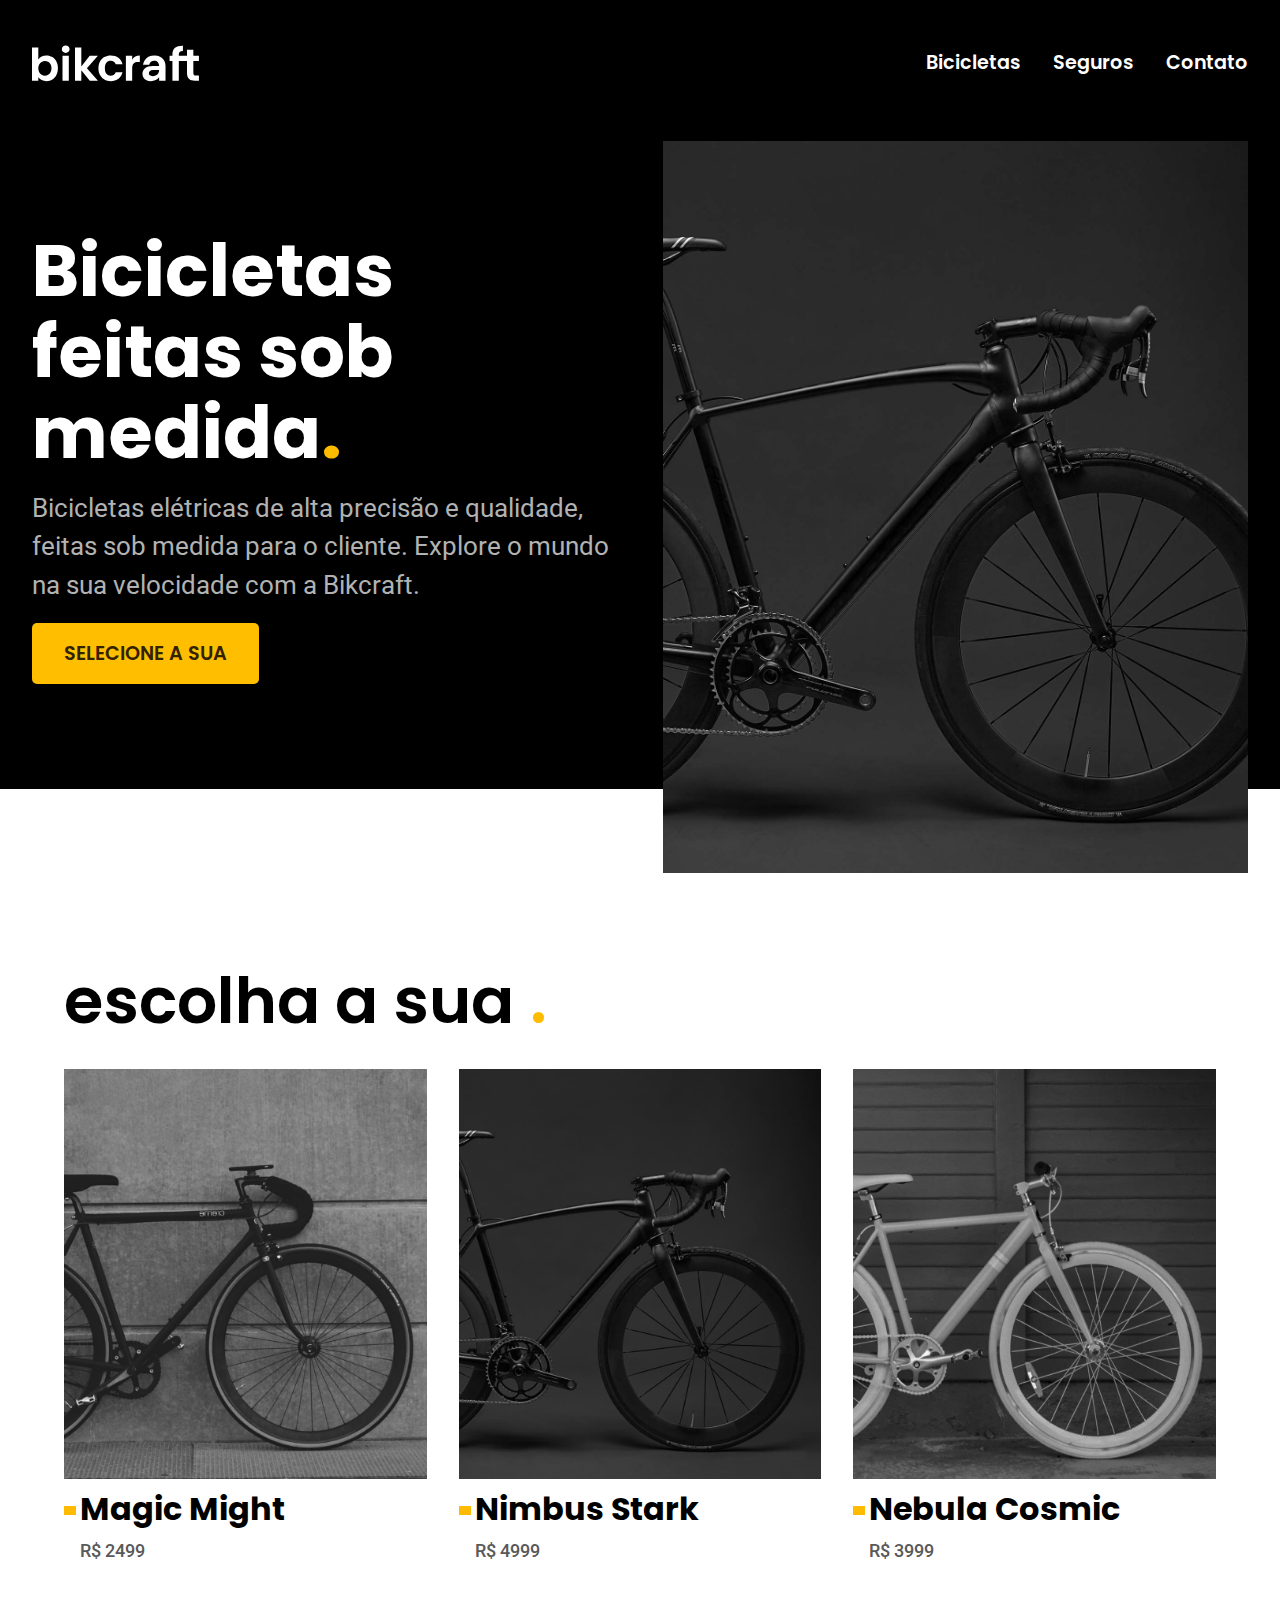
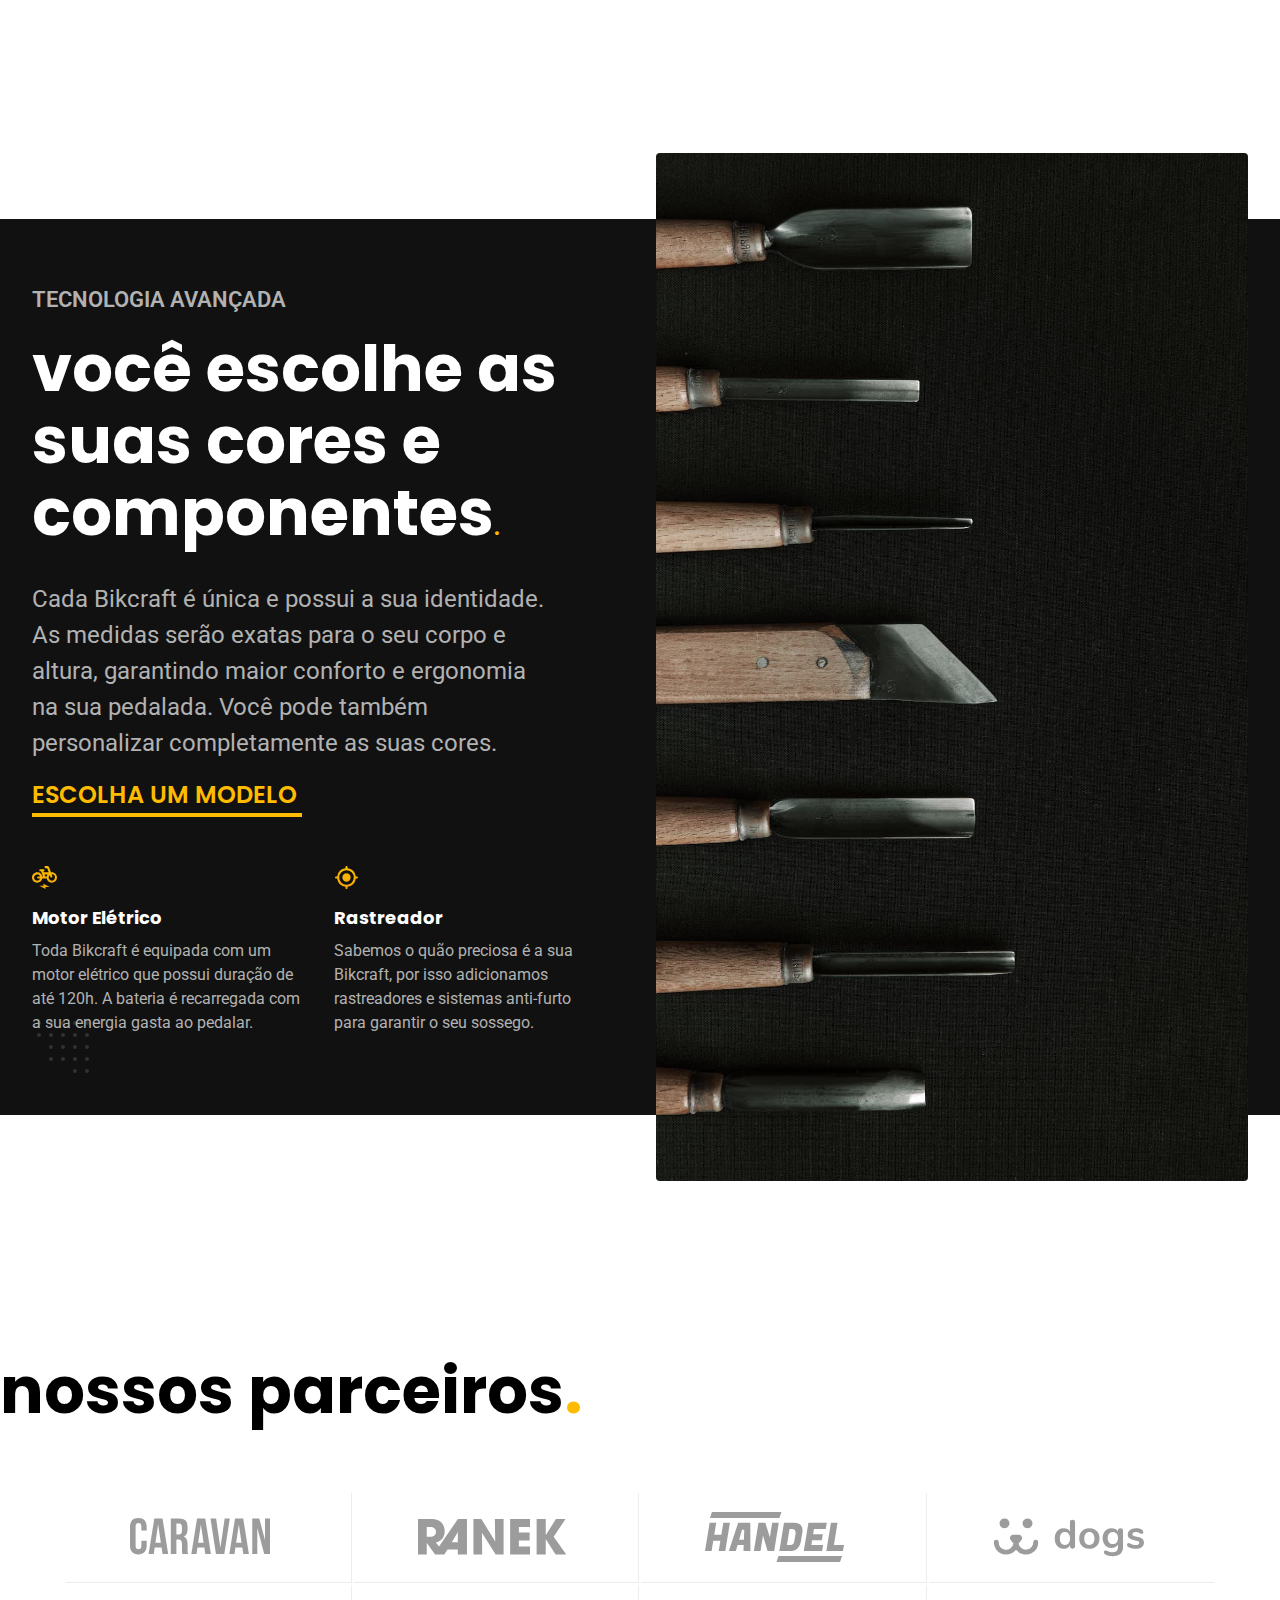
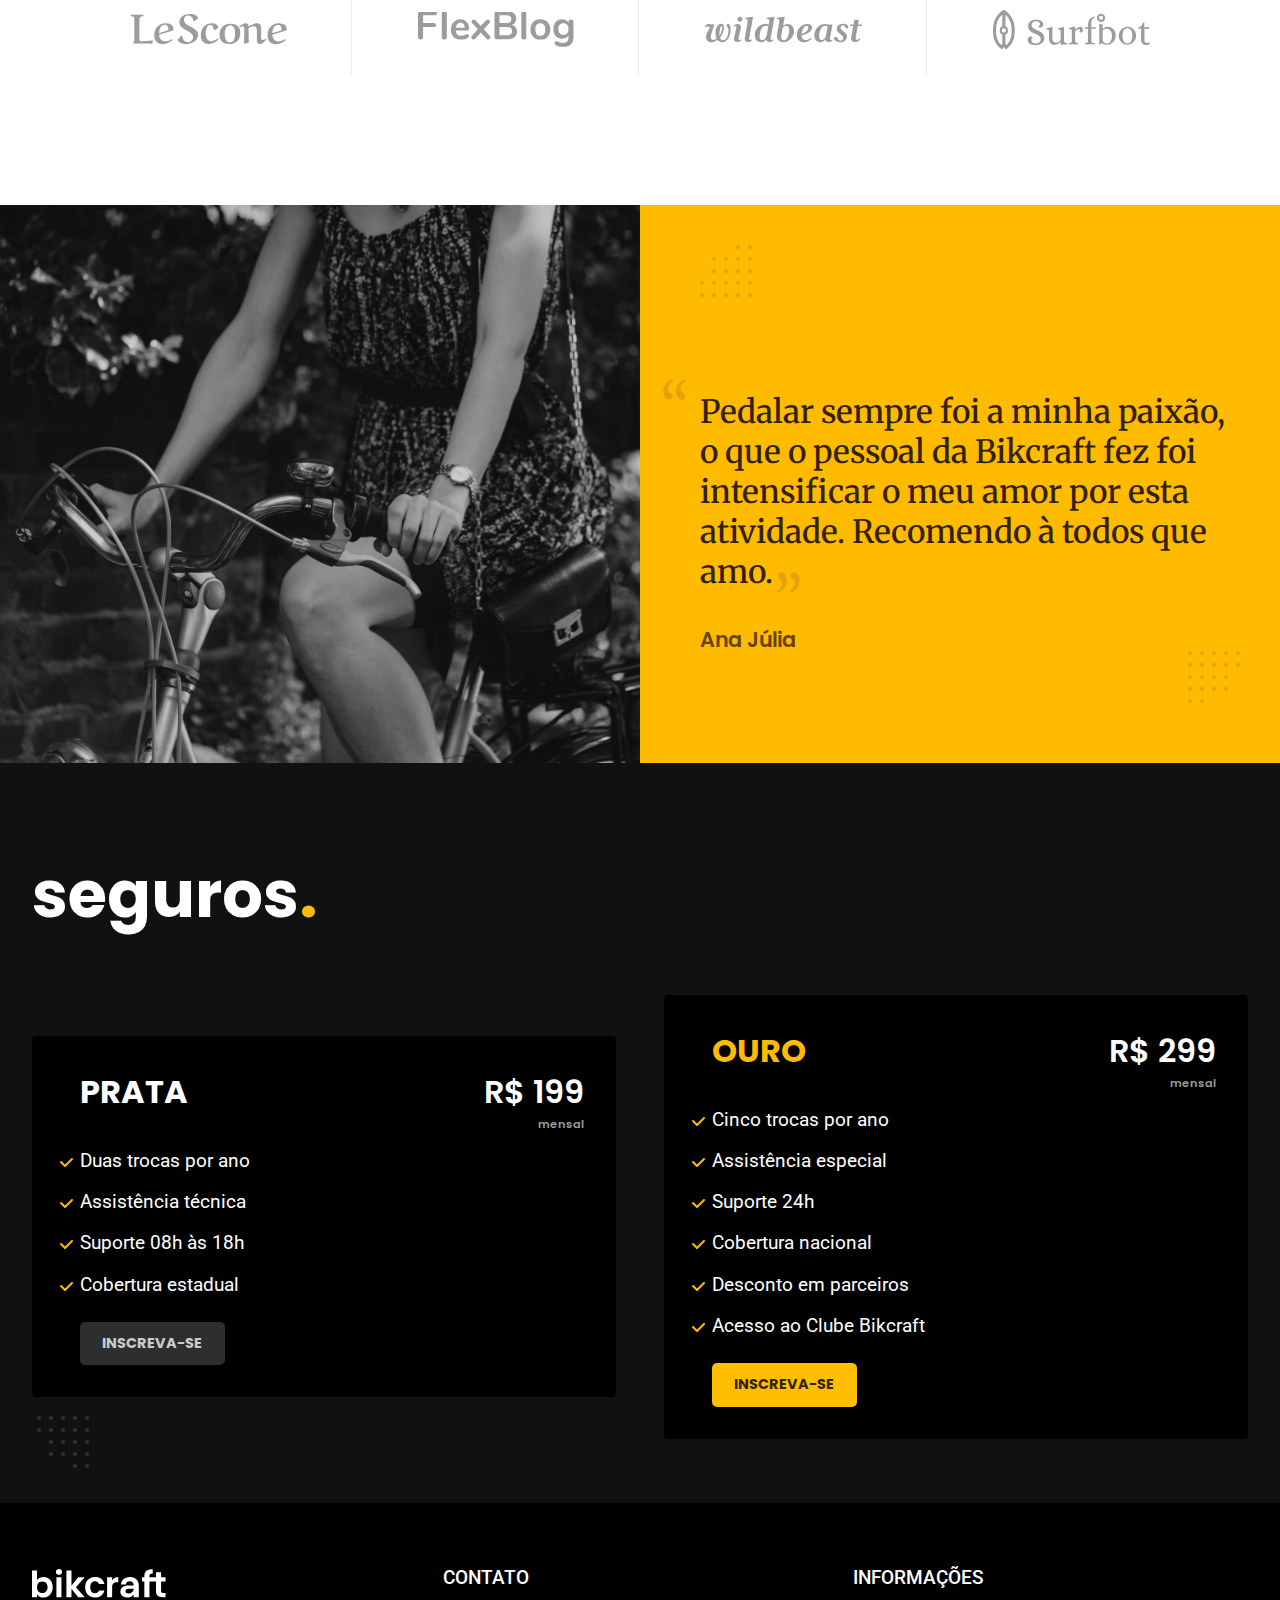
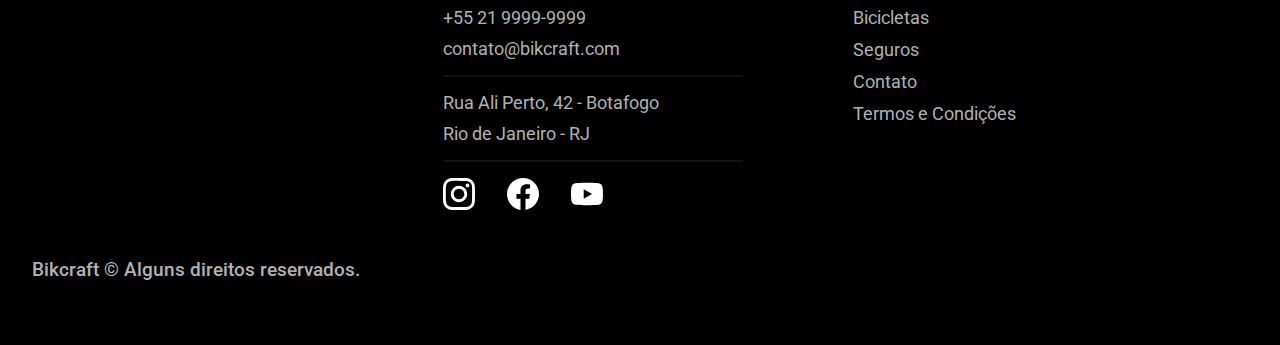
==== index.html @ 86e35f69 "página contato" ====
<!DOCTYPE html>
<html lang="pt-BR">
<head>
    <meta charset="UTF-8">
    <meta name="viewport" content="width=device-width, initial-scale=1.0">
    <meta name="description" content="Compre a sua bicicleta personalizada na Bikcraft. Possuímos modelos Passeio, Retrô e Esporte.">
    <link rel="stylesheet" href="./css/style.css">
    <link rel="shortcut icon" href="favicon.svg">
    <link rel="preconnect" href="https://fonts.googleapis.com">
    <link rel="preconnect" href="https://fonts.gstatic.com" crossorigin>
    <link href="https://fonts.googleapis.com/css2?family=Poppins:wght@400;600&family=Roboto:wght@400;500&display=swap" rel="stylesheet">
    <link href="https://fonts.googleapis.com/css2?family=Merriweather:ital,wght@1,900&display=swap" rel="stylesheet">
    <title>Bikcraft - Bicicletas elétricas</title>
</head>
<body>
    <div class="cor1">
        <header class="header flex cor1 primaria tela">
            <a href="./index.html"><img src="./img/bikcraft.svg" alt=""></a>
            
            <nav>
                <ul class="flex navegacao fontPopins">
                    <li><a class="primaria" href="../bicicletas.html">Bicicletas</a></li>
                    <li><a class="primaria" href="../seguros.html">Seguros</a></li>
                    <li><a class="primaria" href="../contatos.html">Contato</a></li>
                </ul>
            </nav>
        </header>
    </div>
    <main class="cor1 home">
        <section class="introducao cor1 tela">
            <div class="conteudo">
                <h1 class="primaria fontPopins">Bicicletas feitas 
                sob medida<span class="detalhe">.</span></h1>
                <p class="fontRoboto">Bicicletas elétricas de alta precisão e qualidade,  feitas sob medida para o cliente. Explore o mundo na sua velocidade com a Bikcraft.</p>
                <a class="fontPopins" href="#">SELECIONE A SUA</a>
            </div>
            <div class="introducao-img">
                <img src="../img/fotos/introducao.jpg" alt="bicicleta nimbus" width="640" height="800">
            </div>
        </section>
    </main>
    <article class="bicicletas">
        <h2 class="fontPopins tela">escolha a sua<span class="detalhe">.</span></h2>
        <div class="bicicletas-itens">
            <ul class="flex itens">
                    <li><a href="../bicicletas/magic.html">
                        <img src="../img/bicicletas/magic-home.jpg" alt="bicicleta magic">
                        <h3 class="fontPopins">Magic Might</h3>
                        <span class="fontRoboto">R$ 2499</span>
                    </a>
                    
                </li>
                <li>
                    <a href="../bicicletas/nimbus.html">
                        <img src="../img/bicicletas/nimbus-home.jpg" alt="bicicleta nimbus">
                        <h3 class="fontPopins">Nimbus Stark</h3>
                        <span class="fontRoboto">R$ 4999</span>
                    </a>
                    
                </li>
                <li><a href="../bicicletas/nebula.html">
                        <img src="../img/bicicletas/nebula-home.jpg" alt="bicicleta nebula">
                        <h3 class="fontPopins">Nebula Cosmic</h3>
                        <span class="fontRoboto">R$ 3999</span>
                    </a>
                    
                </li>
            </ul>
        </div>
    </article>
    <section class="cor2 principal">
        <section class="tela tecnologias">
            <div>
                <span class="fontRoboto cor3">tecnologia avançada</span>
                <h4 class="fontPopins primaria">você escolhe as suas cores e componentes<span class="detalhe">.</span></h4>
                <p class="fontRoboto cor3">Cada Bikcraft é única e possui a sua identidade. As medidas serão exatas para o seu corpo e altura, garantindo maior conforto e ergonomia na sua pedalada. Você pode também personalizar completamente as suas cores.</p>
                <a class="fontPopins titulo-modelo" href="/">ESCOLHA UM MODELO</a>
                <div class="modelo flex">
                    <div>
                        <img src="../img/icones/eletrica.svg" alt=" ">
                        <h5 class="primaria fontPopins">Motor Elétrico</h5>
                        <p class="fontRoboto">Toda Bikcraft é equipada com um motor elétrico que possui duração de até 120h. A bateria é recarregada com a sua energia gasta ao pedalar.</p>
                    </div>
                    <div>
                        <img src="../img/icones/rastreador.svg" alt=" ">
                        <h5 class="primaria fontPopins">Rastreador</h5>
                        <p class="fontRoboto">Sabemos o quão preciosa é a sua Bikcraft, por isso adicionamos rastreadores e sistemas anti-furto para garantir o seu sossego.</p>
                    </div>
                </div>
            </div>
            <div class="img-principal">
                <img src="../img/fotos/tecnologia.jpg" alt=" " width="700" height="1120">
            </div>
            
            
        </section>
    </section>
    <article class="parceiros">
        <h6 class="tela fontPopins">nossos parceiros<span class="detalhe">.</span></h6>
        <article class="logos-parceiros">
            <table class="tbl-parceiros">
                <tr class="linha1">
                    <td><img src="../img/parceiros/caravan.svg" alt="logo caravan"></td>
                    <td><img src="../img/parceiros/ranek.svg" alt="logo ranek"></td>
                    <td><img src="../img/parceiros/handel.svg" alt="logo handel"></td>
                    <td><img src="../img/parceiros/dogs.svg" alt="logo dogs"></td>
                </tr>
                <tr class="linha2">
                    <td><img src="../img/parceiros/lescone.svg" alt="logo lescone"></td>
                    <td><img src="../img/parceiros/flexblog.svg" alt="logo flexblog"></td>
                    <td><img src="../img/parceiros/wildbeast.svg" alt="logo wildbeast"></td>
                    <td><img src="../img/parceiros/surfbot.svg" alt="logo sufbot"></td>
                </tr>
            </table>
           
        </article>
        
    </article>
    <article class="depoimento">
        <div class="imagem">
            <img src="../img/fotos/depoimento.jpg" alt="mulher em cima da bicicleta">
        </div>
        <div class="texto-depoimento flex">
            <div class="flex texto-flex">
                <p>Pedalar sempre foi a minha paixão, o que o pessoal da Bikcraft fez foi intensificar o meu amor por esta atividade. Recomendo à todos que amo.</p>
                <span class="fontPopins">Ana Júlia</span>
            </div>  
        </div>
    </article>
    <section class="seguros cor2">
        <section class="tela grid">
            <h1 class="fontPopins">seguros<span class="detalhe">.</span></h1>
                <div class="seguros-item cor1 bt-cinza">
                    <h2 class="fontPopins">prata</h2>
                    <span class="fontPopins preco">R$ 199<span class="fontPopins span2">mensal</span></span>
                    
                    <ul class="beneficios fontRoboto">
                        <li>Duas trocas por ano</li>
                        <li>Assistência técnica</li>
                        <li>Suporte 08h às 18h</li>
                        <li>Cobertura estadual</li>
                    </ul>
                    <a class="fontPopins" href="/">INSCREVA-SE</a>
                </div>
                <div class="seguros-item cor1">
                    <h2 class="fontPopins titulo-dourado">ouro</h2>
                    <span class="fontPopins preco">R$ 299
                        <span class="fontPopins span2">mensal</span>
                    </span>
                    
                    <ul class="beneficios fontRoboto">
                        <li>Cinco trocas por ano</li>
                        <li>Assistência especial</li>
                        <li>Suporte 24h</li>
                        <li>Cobertura nacional</li>
                        <li>Desconto em parceiros</li>
                        <li>Acesso ao Clube Bikcraft</li>
                    </ul>
                    <a class="fontPopins" href="/">INSCREVA-SE</a>
                </div>
        </section>
    </section>
    <footer class="cor1" id="contato">
        <div class="rodape tela">
            <div class="titulo">
                <img src="../img/bikcraft.svg" alt="">
            </div>
            <div class="contatos">
                <h3 class="fontRoboto primaria">Contato</h3>
                <ul class="cor3 fontRoboto">
                    <li>+55 21 9999-9999</li>
                    <li>contato@bikcraft.com</li>
                    <li>Rua Ali Perto, 42 - Botafogo</li>
                    <li>Rio de Janeiro - RJ</li>
                </ul>
                <div class="redes-sociais flex">
                    <a href="#"><img src="../img/redes/instagram.svg" alt=""></a>
                    <a href="#"><img src="../img/redes/facebook.svg" alt=""></a>
                    <a href="#"><img src="../img/redes/youtube.svg" alt=""></a>
                </div>

            </div>
            <div class="informacoes">
                <h3 class="fontRoboto primaria">Informações</h3>
                <ul>
                    <li><a href="../bicicletas.html">Bicicletas</a></li>
                    <li><a href="../seguros.html">Seguros</a></li>
                    <li><a href="../contatos.html">Contato</a></li>
                    <li><a href="../termos.html">Termos e Condições</a></li>
                </ul>
                
            </div>
            <p class="fontRoboto">Bikcraft © Alguns direitos reservados.</p>
        </div>
    </footer>
</body>
</html>
---- css/style.css ----
@import "./global/global.css";
@import "./global/header.css";

@import "./utilitario.css";
@import "./home.css";
@import "./global/footer.css";
@import "./bicicletas.css";
@import "./seguros.css";
@import "./termos.css";
@import "./orcamento.css";
@import "./bicicleta-interna.css";
@import "./contato.css";
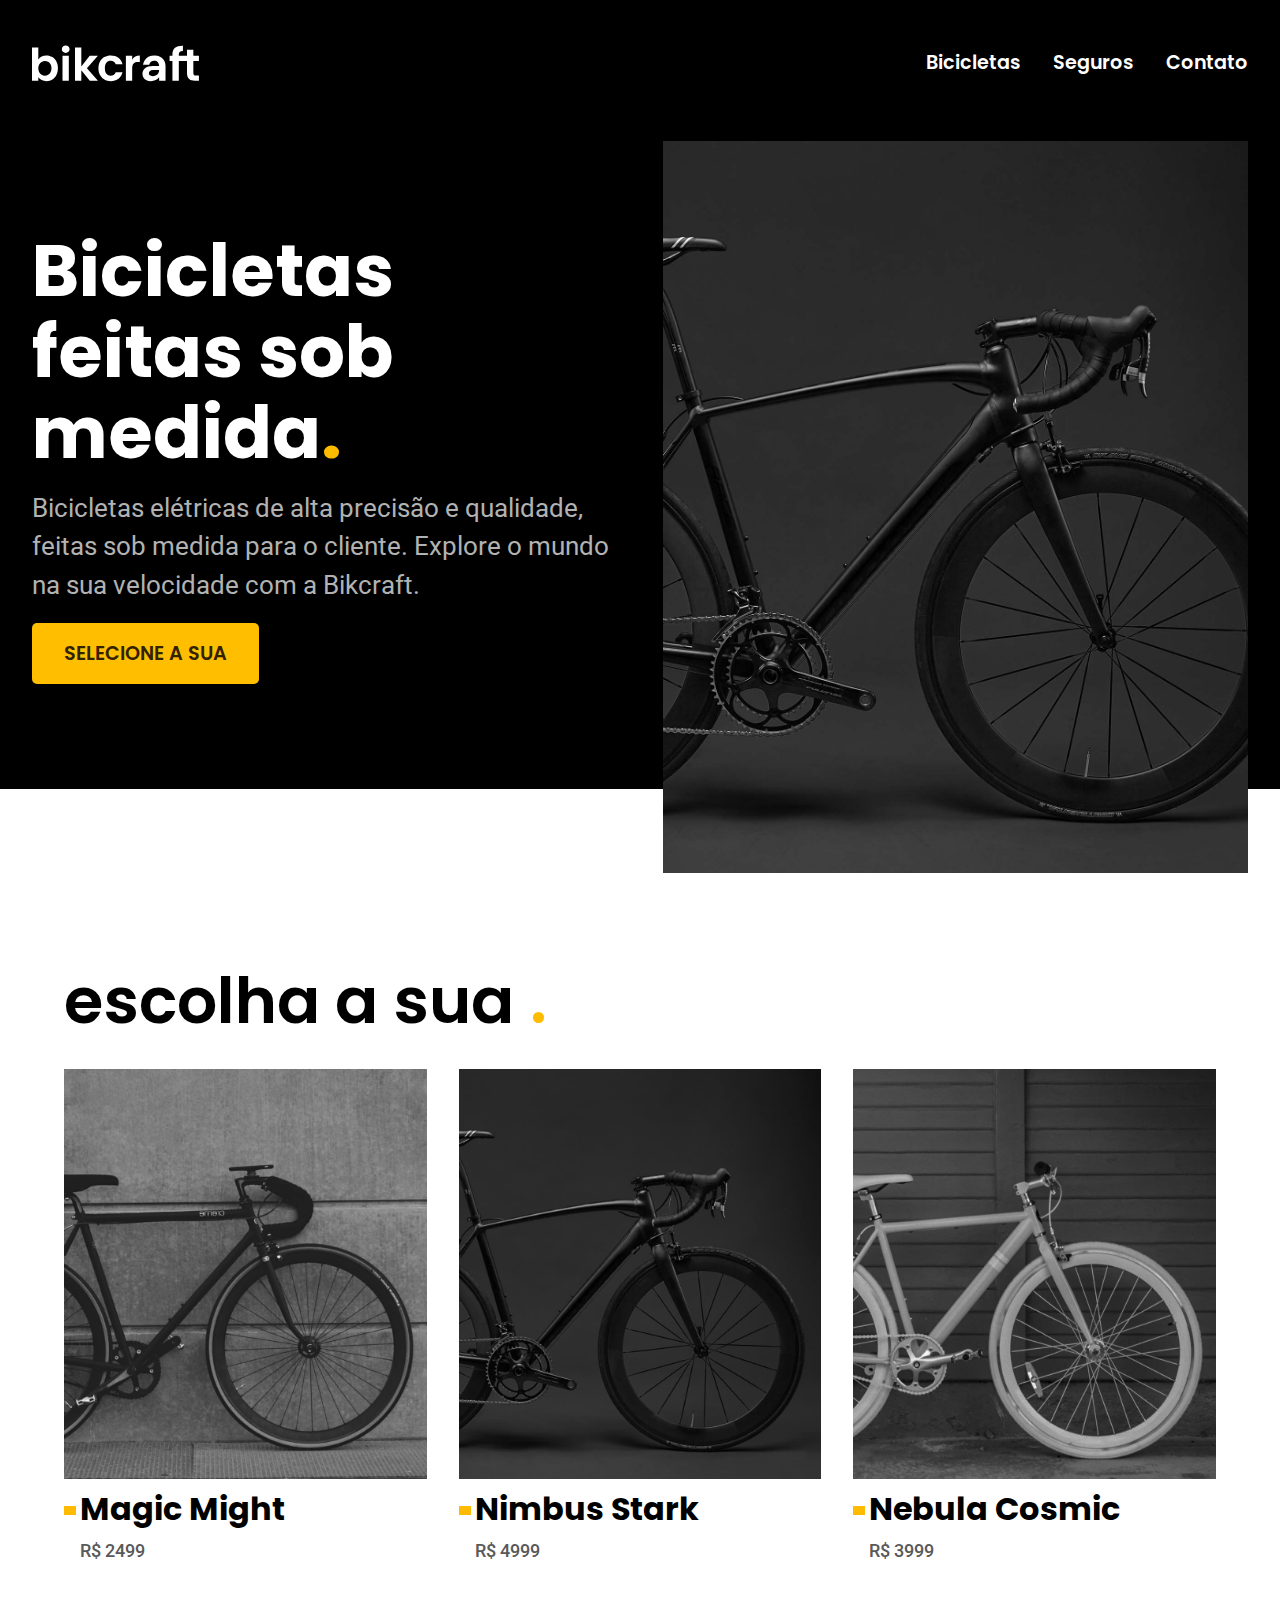
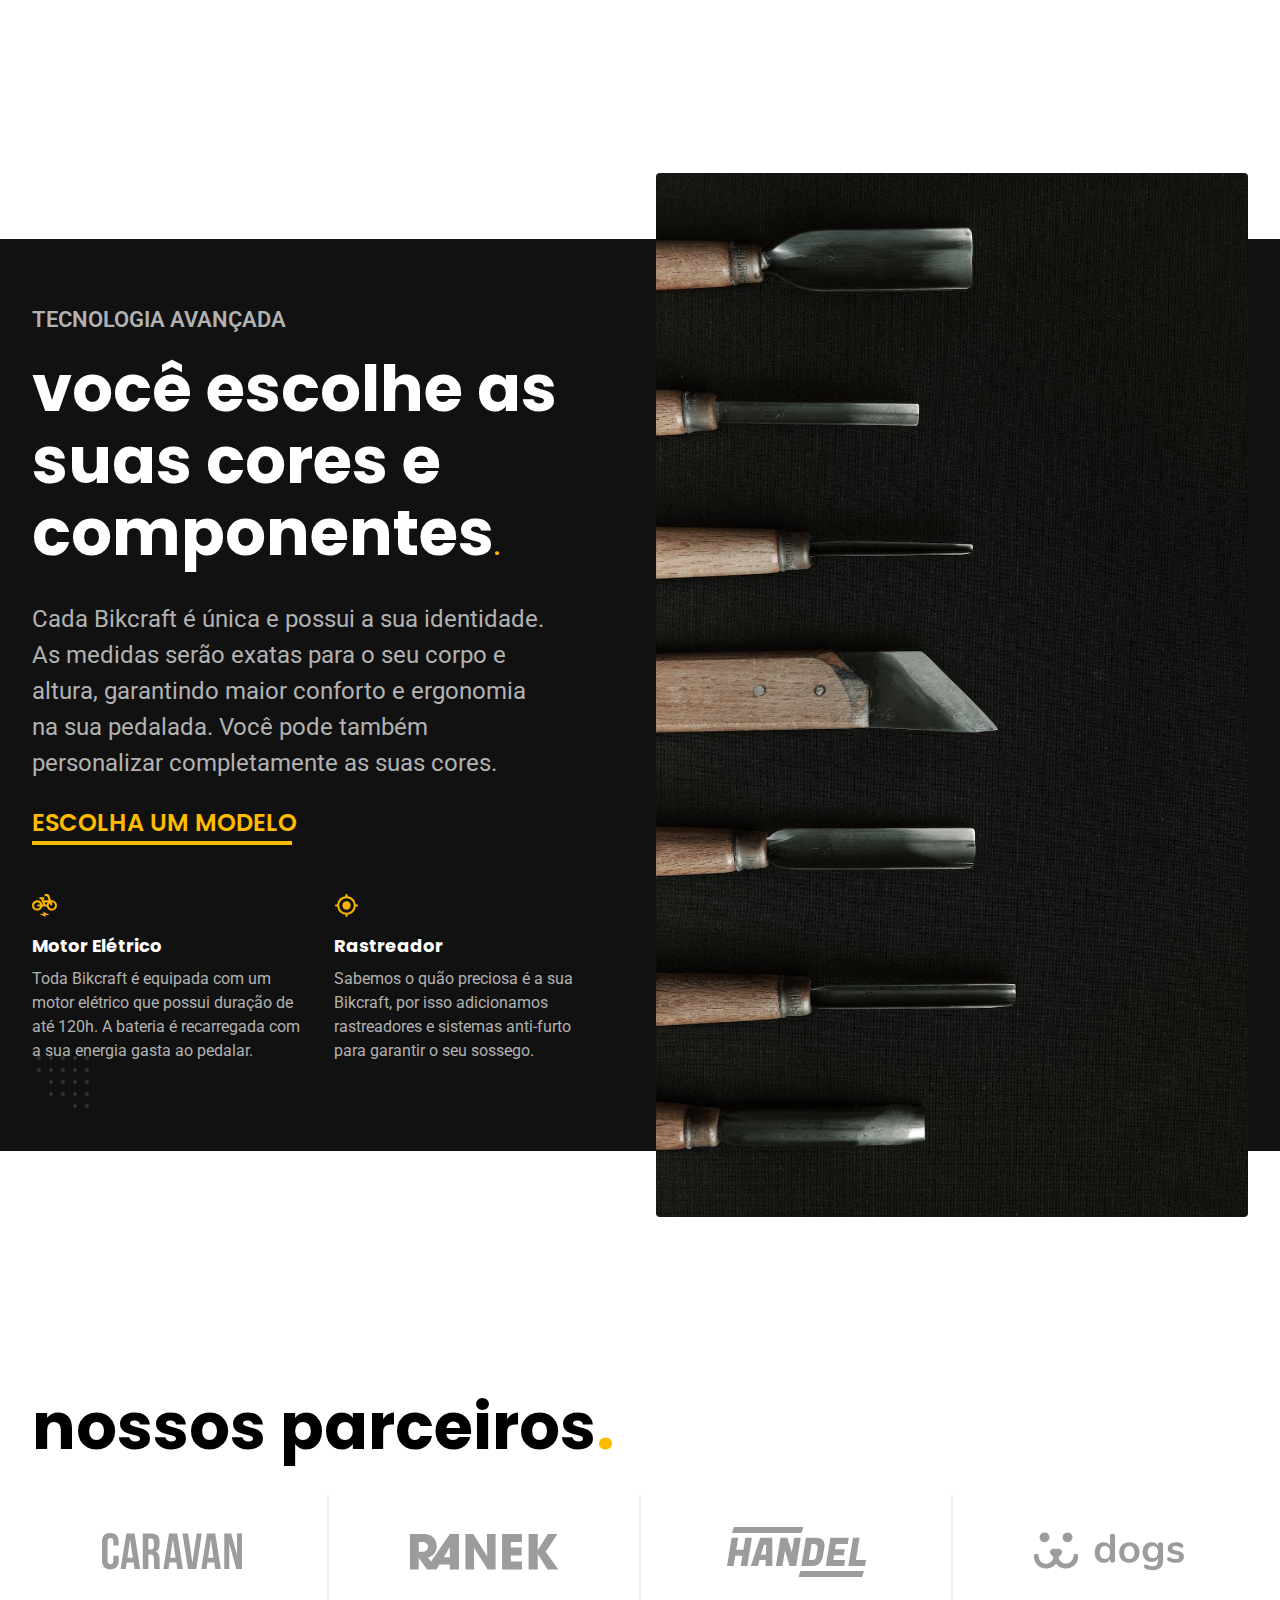
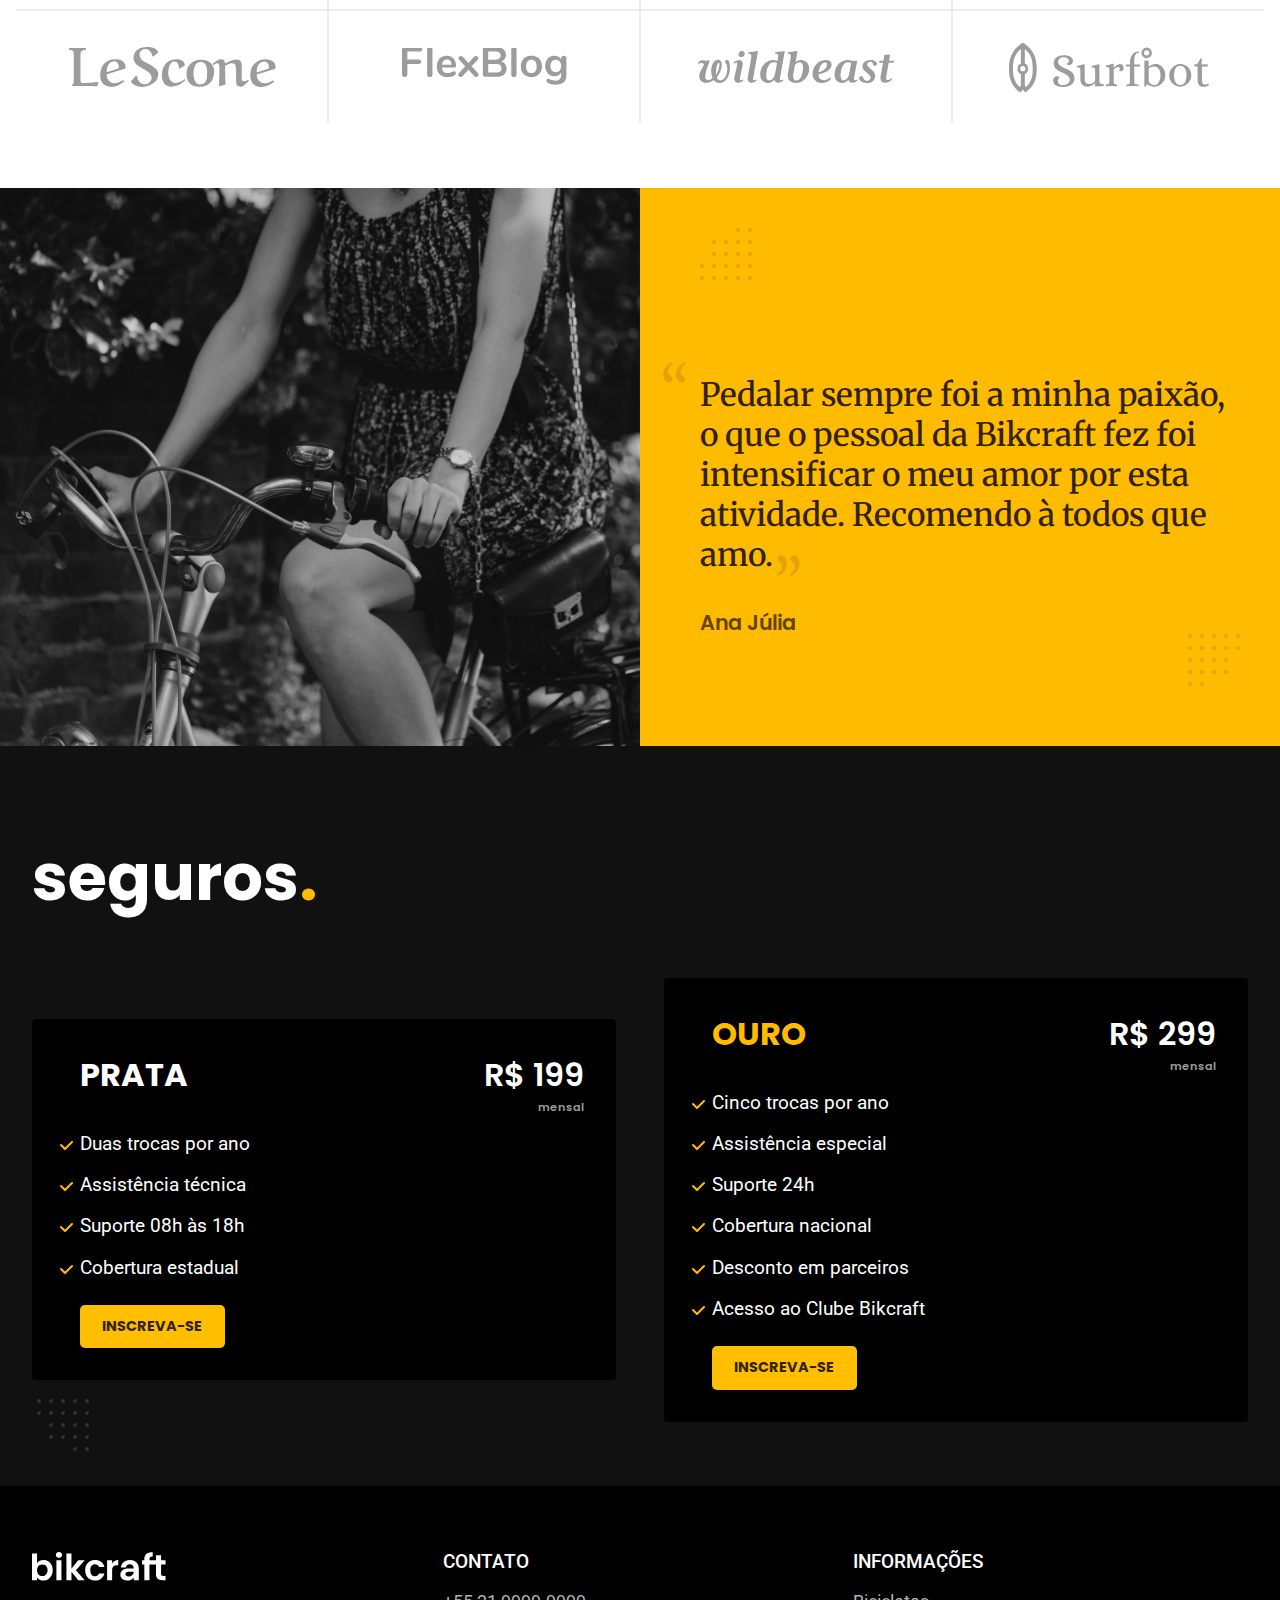
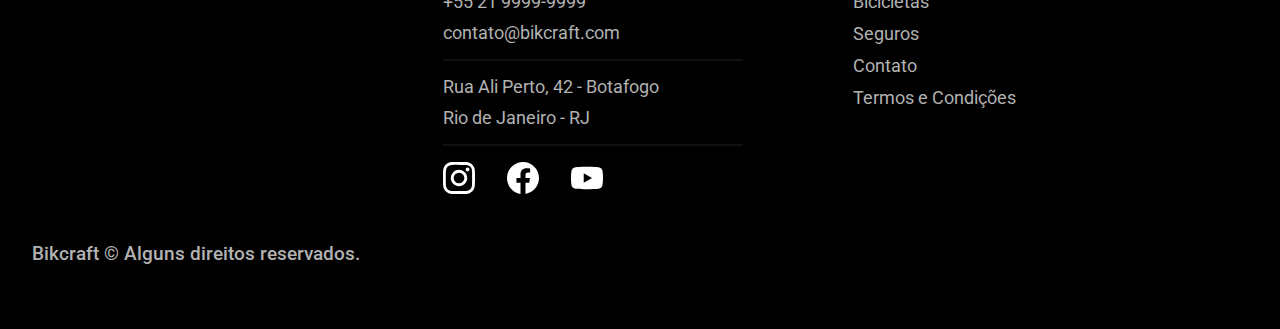
==== commit e62e0b43: "tela home e seguros totalmente responsiva" ====
--- a/index.html
+++ b/index.html
@@ -4,18 +4,18 @@
     <meta charset="UTF-8">
     <meta name="viewport" content="width=device-width, initial-scale=1.0">
     <meta name="description" content="Compre a sua bicicleta personalizada na Bikcraft. Possuímos modelos Passeio, Retrô e Esporte.">
-    <link rel="stylesheet" href="./css/style.css">
-    <link rel="shortcut icon" href="favicon.svg">
+    <link rel="stylesheet" href="../css/style.css">
+    <link rel="shortcut icon" href="../favicon.svg">
     <link rel="preconnect" href="https://fonts.googleapis.com">
     <link rel="preconnect" href="https://fonts.gstatic.com" crossorigin>
     <link href="https://fonts.googleapis.com/css2?family=Poppins:wght@400;600&family=Roboto:wght@400;500&display=swap" rel="stylesheet">
     <link href="https://fonts.googleapis.com/css2?family=Merriweather:ital,wght@1,900&display=swap" rel="stylesheet">
     <title>Bikcraft - Bicicletas elétricas</title>
 </head>
-<body>
-    <div class="cor1">
-        <header class="header flex cor1 primaria tela">
-            <a href="./index.html"><img src="./img/bikcraft.svg" alt=""></a>
+<body id="home">
+    <header class="cor1">
+        <div class="header flex cor1 primaria tela">
+            <a href="../index.html"><img src="../img/bikcraft.svg" alt=""></a>
             
             <nav>
                 <ul class="flex navegacao fontPopins">
@@ -24,15 +24,15 @@
                     <li><a class="primaria" href="../contatos.html">Contato</a></li>
                 </ul>
             </nav>
-        </header>
-    </div>
+        </div>
+    </header>
     <main class="cor1 home">
         <section class="introducao cor1 tela">
             <div class="conteudo">
                 <h1 class="primaria fontPopins">Bicicletas feitas 
                 sob medida<span class="detalhe">.</span></h1>
                 <p class="fontRoboto">Bicicletas elétricas de alta precisão e qualidade,  feitas sob medida para o cliente. Explore o mundo na sua velocidade com a Bikcraft.</p>
-                <a class="fontPopins" href="#">SELECIONE A SUA</a>
+                <a class="fontPopins" href="../bicicletas.html">SELECIONE A SUA</a>
             </div>
             <div class="introducao-img">
                 <img src="../img/fotos/introducao.jpg" alt="bicicleta nimbus" width="640" height="800">
@@ -69,21 +69,21 @@
         </div>
     </article>
     <section class="cor2 principal">
-        <section class="tela tecnologias">
+        <div class="tela tecnologias">
             <div>
                 <span class="fontRoboto cor3">tecnologia avançada</span>
-                <h4 class="fontPopins primaria">você escolhe as suas cores e componentes<span class="detalhe">.</span></h4>
+                <h2 class="fontPopins primaria">você escolhe as suas cores e componentes<span class="detalhe">.</span></h2>
                 <p class="fontRoboto cor3">Cada Bikcraft é única e possui a sua identidade. As medidas serão exatas para o seu corpo e altura, garantindo maior conforto e ergonomia na sua pedalada. Você pode também personalizar completamente as suas cores.</p>
                 <a class="fontPopins titulo-modelo" href="/">ESCOLHA UM MODELO</a>
                 <div class="modelo flex">
                     <div>
                         <img src="../img/icones/eletrica.svg" alt=" ">
-                        <h5 class="primaria fontPopins">Motor Elétrico</h5>
+                        <h3 class="primaria fontPopins">Motor Elétrico</h3>
                         <p class="fontRoboto">Toda Bikcraft é equipada com um motor elétrico que possui duração de até 120h. A bateria é recarregada com a sua energia gasta ao pedalar.</p>
                     </div>
                     <div>
                         <img src="../img/icones/rastreador.svg" alt=" ">
-                        <h5 class="primaria fontPopins">Rastreador</h5>
+                        <h3 class="primaria fontPopins">Rastreador</h3>
                         <p class="fontRoboto">Sabemos o quão preciosa é a sua Bikcraft, por isso adicionamos rastreadores e sistemas anti-furto para garantir o seu sossego.</p>
                     </div>
                 </div>
@@ -93,29 +93,23 @@
             </div>
             
             
-        </section>
+        </div>
     </section>
-    <article class="parceiros">
-        <h6 class="tela fontPopins">nossos parceiros<span class="detalhe">.</span></h6>
-        <article class="logos-parceiros">
-            <table class="tbl-parceiros">
-                <tr class="linha1">
-                    <td><img src="../img/parceiros/caravan.svg" alt="logo caravan"></td>
-                    <td><img src="../img/parceiros/ranek.svg" alt="logo ranek"></td>
-                    <td><img src="../img/parceiros/handel.svg" alt="logo handel"></td>
-                    <td><img src="../img/parceiros/dogs.svg" alt="logo dogs"></td>
-                </tr>
-                <tr class="linha2">
-                    <td><img src="../img/parceiros/lescone.svg" alt="logo lescone"></td>
-                    <td><img src="../img/parceiros/flexblog.svg" alt="logo flexblog"></td>
-                    <td><img src="../img/parceiros/wildbeast.svg" alt="logo wildbeast"></td>
-                    <td><img src="../img/parceiros/surfbot.svg" alt="logo sufbot"></td>
-                </tr>
-            </table>
-           
-        </article>
+    <section class="parceiros" aria-label="Nossos parceiros">
+        <h2 class="tela fontPopins">nossos parceiros<span class="detalhe">.</span></h2>
         
-    </article>
+        <ul>
+            <li><img src="../img/parceiros/caravan.svg" alt="caravan"></li>
+            <li><img src="../img/parceiros/ranek.svg" alt="ranek"></li>
+            <li><img src="../img/parceiros/handel.svg" alt="handel"></li>
+            <li><img src="../img/parceiros/dogs.svg" alt="dogs"></li>
+            <li><img src="../img/parceiros/lescone.svg" alt="lescone"></li>
+            <li><img src="../img/parceiros/flexblog.svg" alt="flexblog"></li>
+            <li><img src="../img/parceiros/wildbeast.svg" alt="wildbeast"></li>
+            <li><img src="../img/parceiros/surfbot.svg" alt="sufbot"></li>
+        </ul>
+            
+    </section>
     <article class="depoimento">
         <div class="imagem">
             <img src="../img/fotos/depoimento.jpg" alt="mulher em cima da bicicleta">
@@ -128,10 +122,10 @@
         </div>
     </article>
     <section class="seguros cor2">
-        <section class="tela grid">
-            <h1 class="fontPopins">seguros<span class="detalhe">.</span></h1>
+        <div class="tela grid">
+            <h2 class="fontPopins">seguros<span class="detalhe">.</span></h2>
                 <div class="seguros-item cor1 bt-cinza">
-                    <h2 class="fontPopins">prata</h2>
+                    <h3 class="fontPopins">prata</h3>
                     <span class="fontPopins preco">R$ 199<span class="fontPopins span2">mensal</span></span>
                     
                     <ul class="beneficios fontRoboto">
@@ -143,7 +137,7 @@
                     <a class="fontPopins" href="/">INSCREVA-SE</a>
                 </div>
                 <div class="seguros-item cor1">
-                    <h2 class="fontPopins titulo-dourado">ouro</h2>
+                    <h3 class="fontPopins titulo-dourado">ouro</h3>
                     <span class="fontPopins preco">R$ 299
                         <span class="fontPopins span2">mensal</span>
                     </span>
@@ -158,7 +152,7 @@
                     </ul>
                     <a class="fontPopins" href="/">INSCREVA-SE</a>
                 </div>
-        </section>
+        </div>
     </section>
     <footer class="cor1" id="contato">
         <div class="rodape tela">
@@ -168,15 +162,15 @@
             <div class="contatos">
                 <h3 class="fontRoboto primaria">Contato</h3>
                 <ul class="cor3 fontRoboto">
-                    <li>+55 21 9999-9999</li>
-                    <li>contato@bikcraft.com</li>
+                    <li><a href="tel:+552199999999"></a>+55 21 9999-9999</li>
+                    <li><a href="mailto:contato@bikcraft.com"></a>contato@bikcraft.com</li>
                     <li>Rua Ali Perto, 42 - Botafogo</li>
                     <li>Rio de Janeiro - RJ</li>
                 </ul>
                 <div class="redes-sociais flex">
-                    <a href="#"><img src="../img/redes/instagram.svg" alt=""></a>
-                    <a href="#"><img src="../img/redes/facebook.svg" alt=""></a>
-                    <a href="#"><img src="../img/redes/youtube.svg" alt=""></a>
+                    <a href="#"><img src="../img/redes/instagram.svg" alt="instagram"></a>
+                    <a href="#"><img src="../img/redes/facebook.svg" alt="facebook"></a>
+                    <a href="#"><img src="../img/redes/youtube.svg" alt="youtube"></a>
                 </div>
 
             </div>
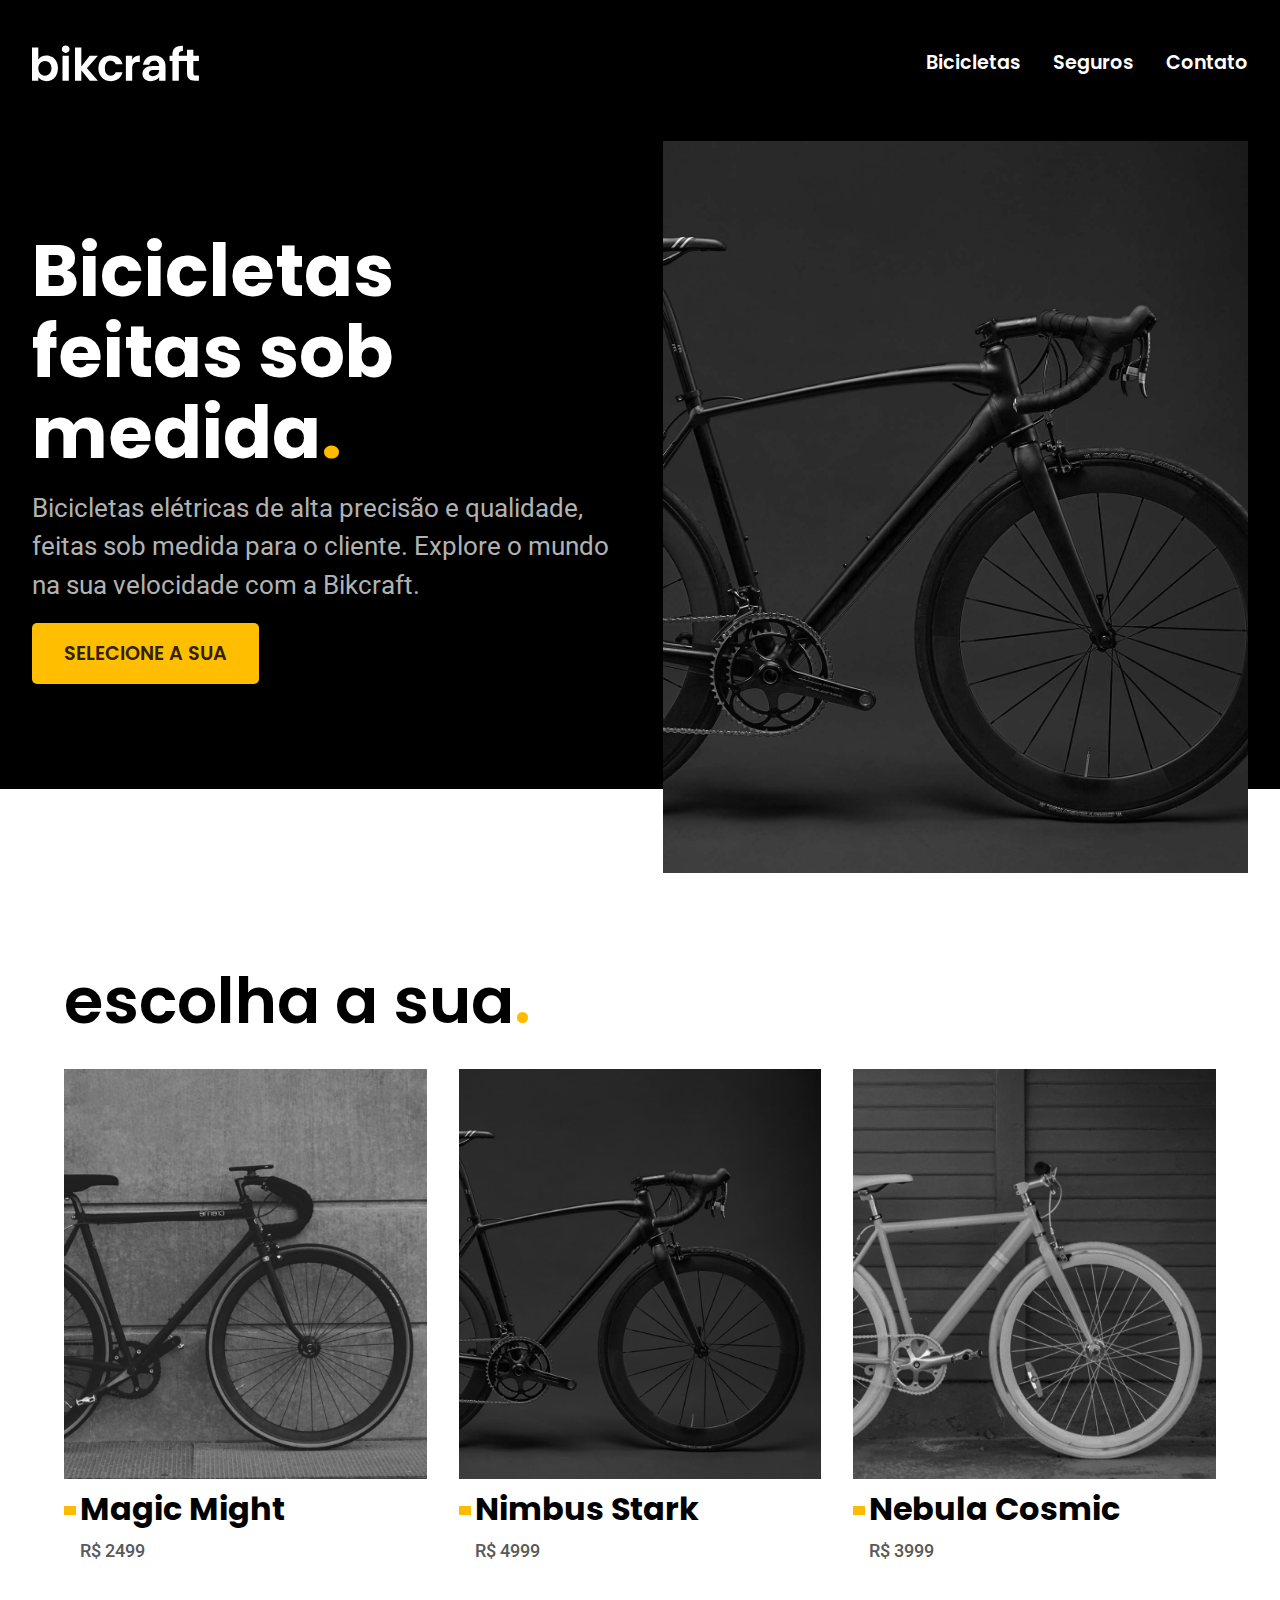
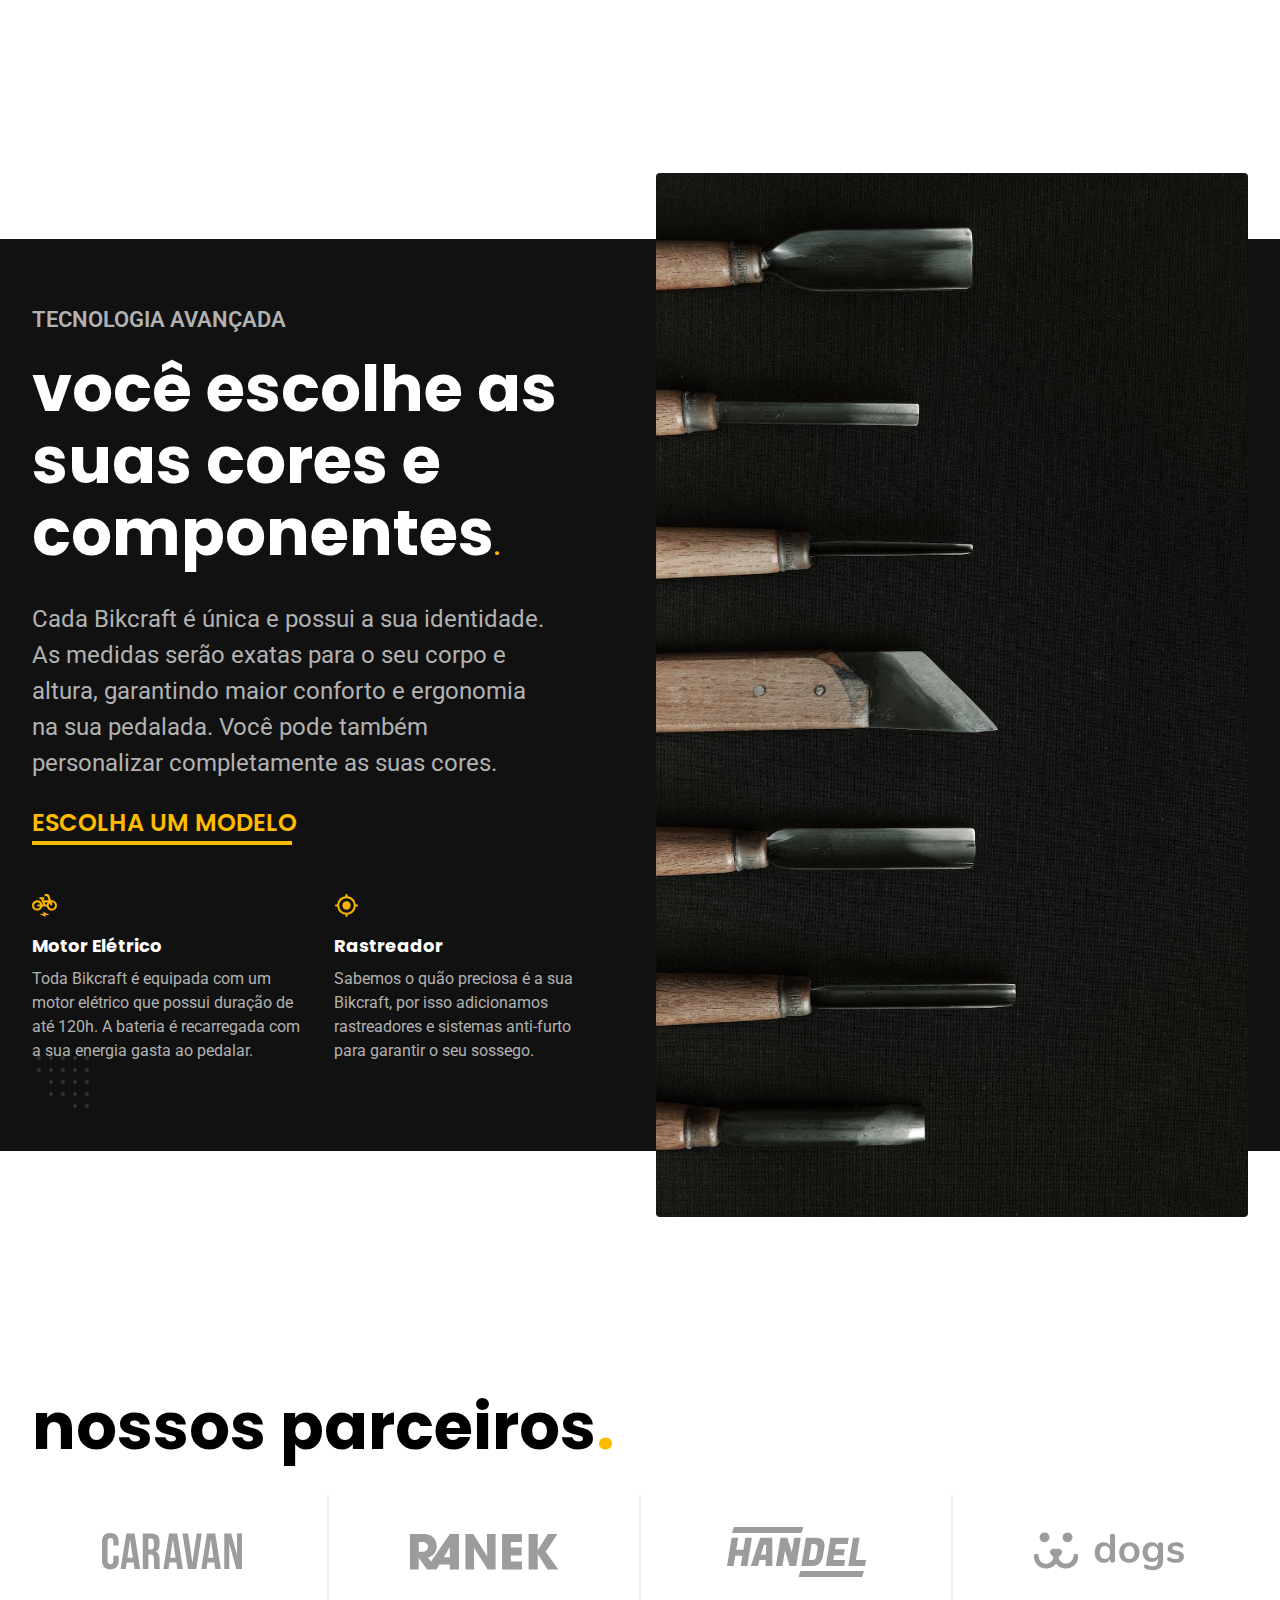
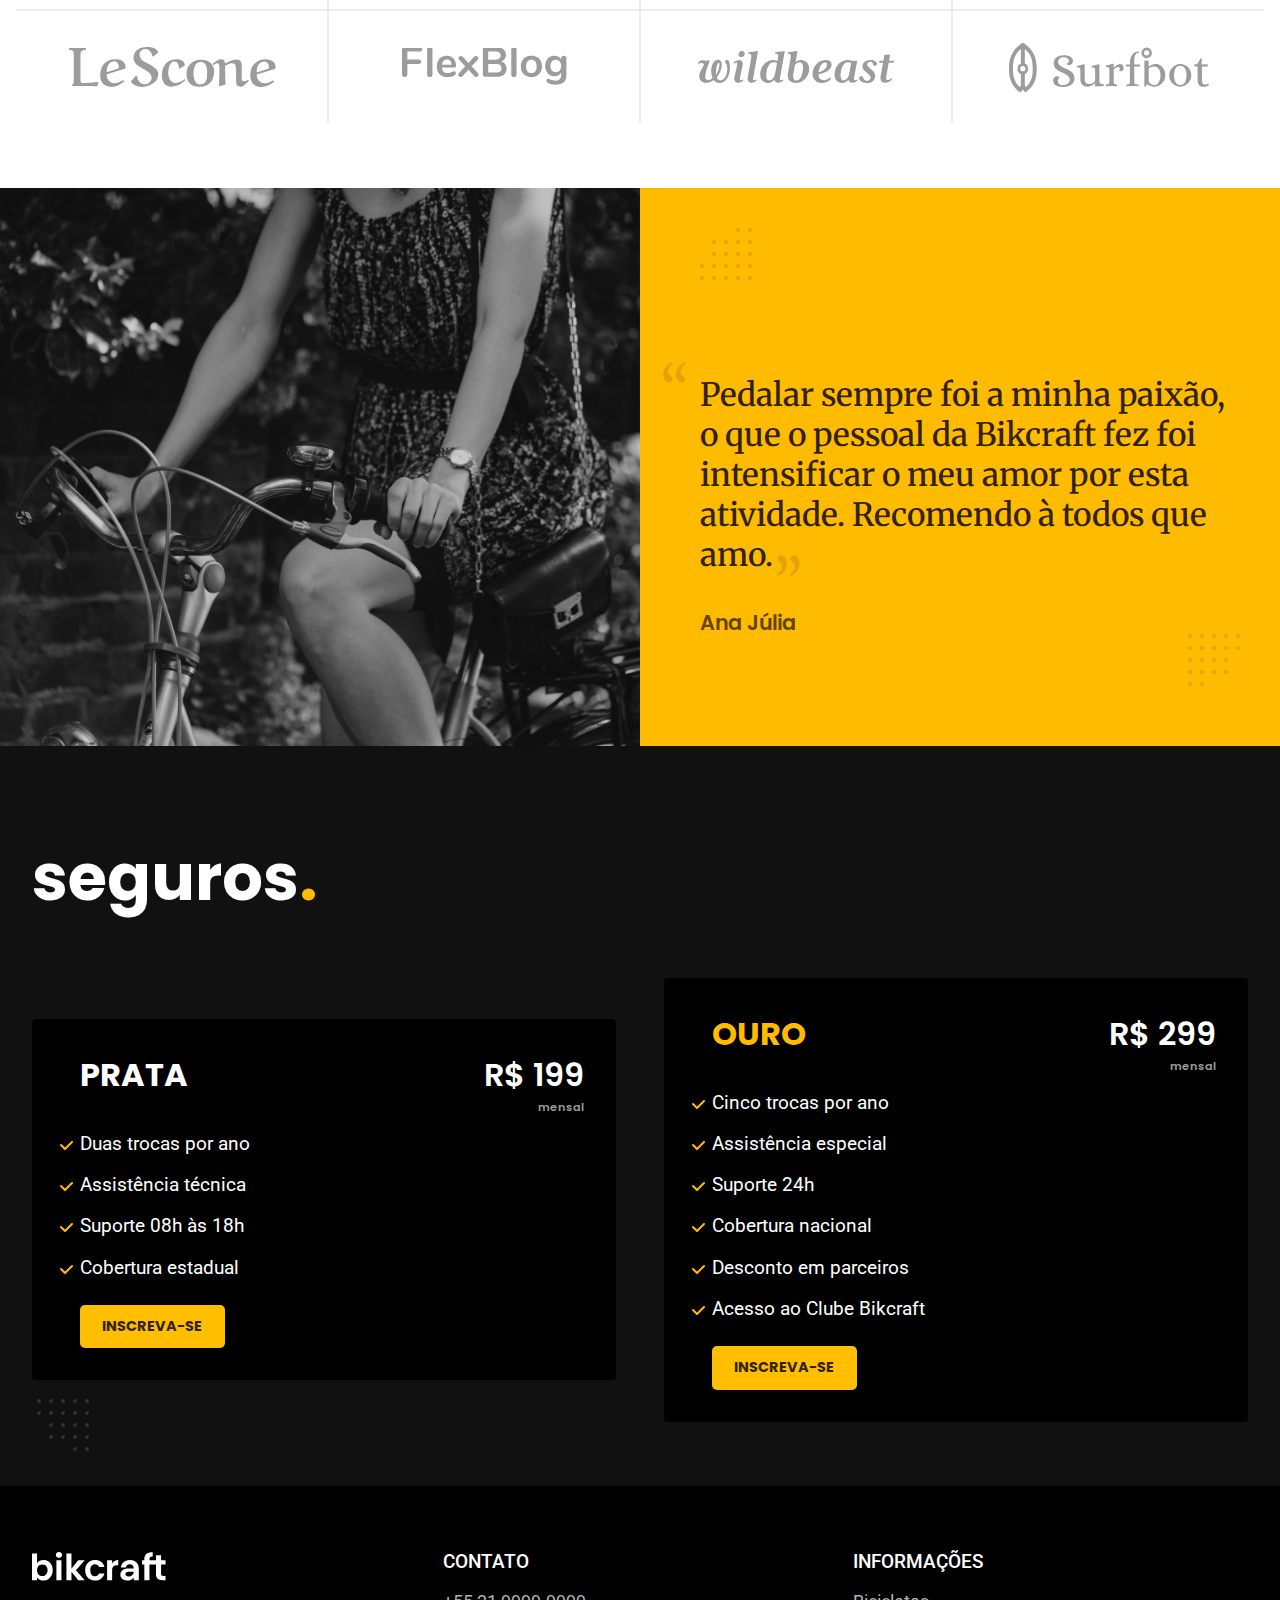
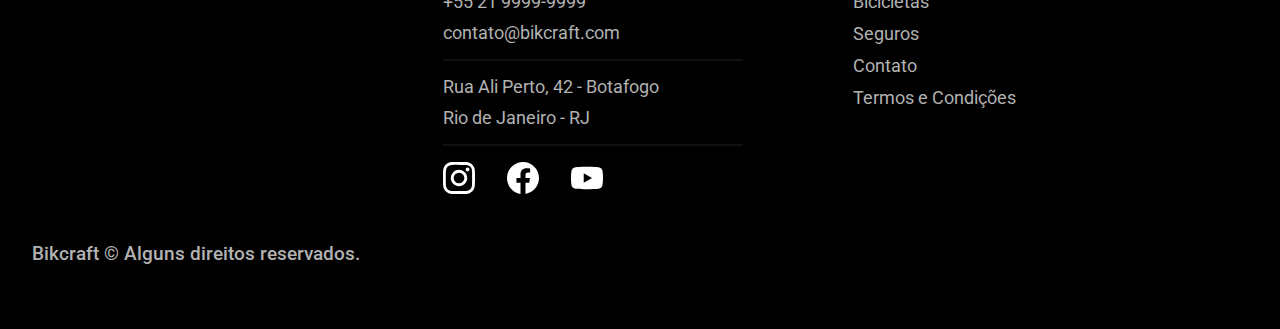
==== commit 9233916e: "página de bicicletas internas responsiva" ====
--- a/index.html
+++ b/index.html
@@ -46,7 +46,7 @@
                     <li><a href="../bicicletas/magic.html">
                         <img src="../img/bicicletas/magic-home.jpg" alt="bicicleta magic">
                         <h3 class="fontPopins">Magic Might</h3>
-                        <span class="fontRoboto">R$ 2499</span>
+                        <span class="fontRoboto span-preco">R$ 2499</span>
                     </a>
                     
                 </li>
@@ -54,14 +54,14 @@
                     <a href="../bicicletas/nimbus.html">
                         <img src="../img/bicicletas/nimbus-home.jpg" alt="bicicleta nimbus">
                         <h3 class="fontPopins">Nimbus Stark</h3>
-                        <span class="fontRoboto">R$ 4999</span>
+                        <span class="fontRoboto span-preco">R$ 4999</span>
                     </a>
                     
                 </li>
                 <li><a href="../bicicletas/nebula.html">
                         <img src="../img/bicicletas/nebula-home.jpg" alt="bicicleta nebula">
                         <h3 class="fontPopins">Nebula Cosmic</h3>
-                        <span class="fontRoboto">R$ 3999</span>
+                        <span class="fontRoboto span-preco">R$ 3999</span>
                     </a>
                     
                 </li>
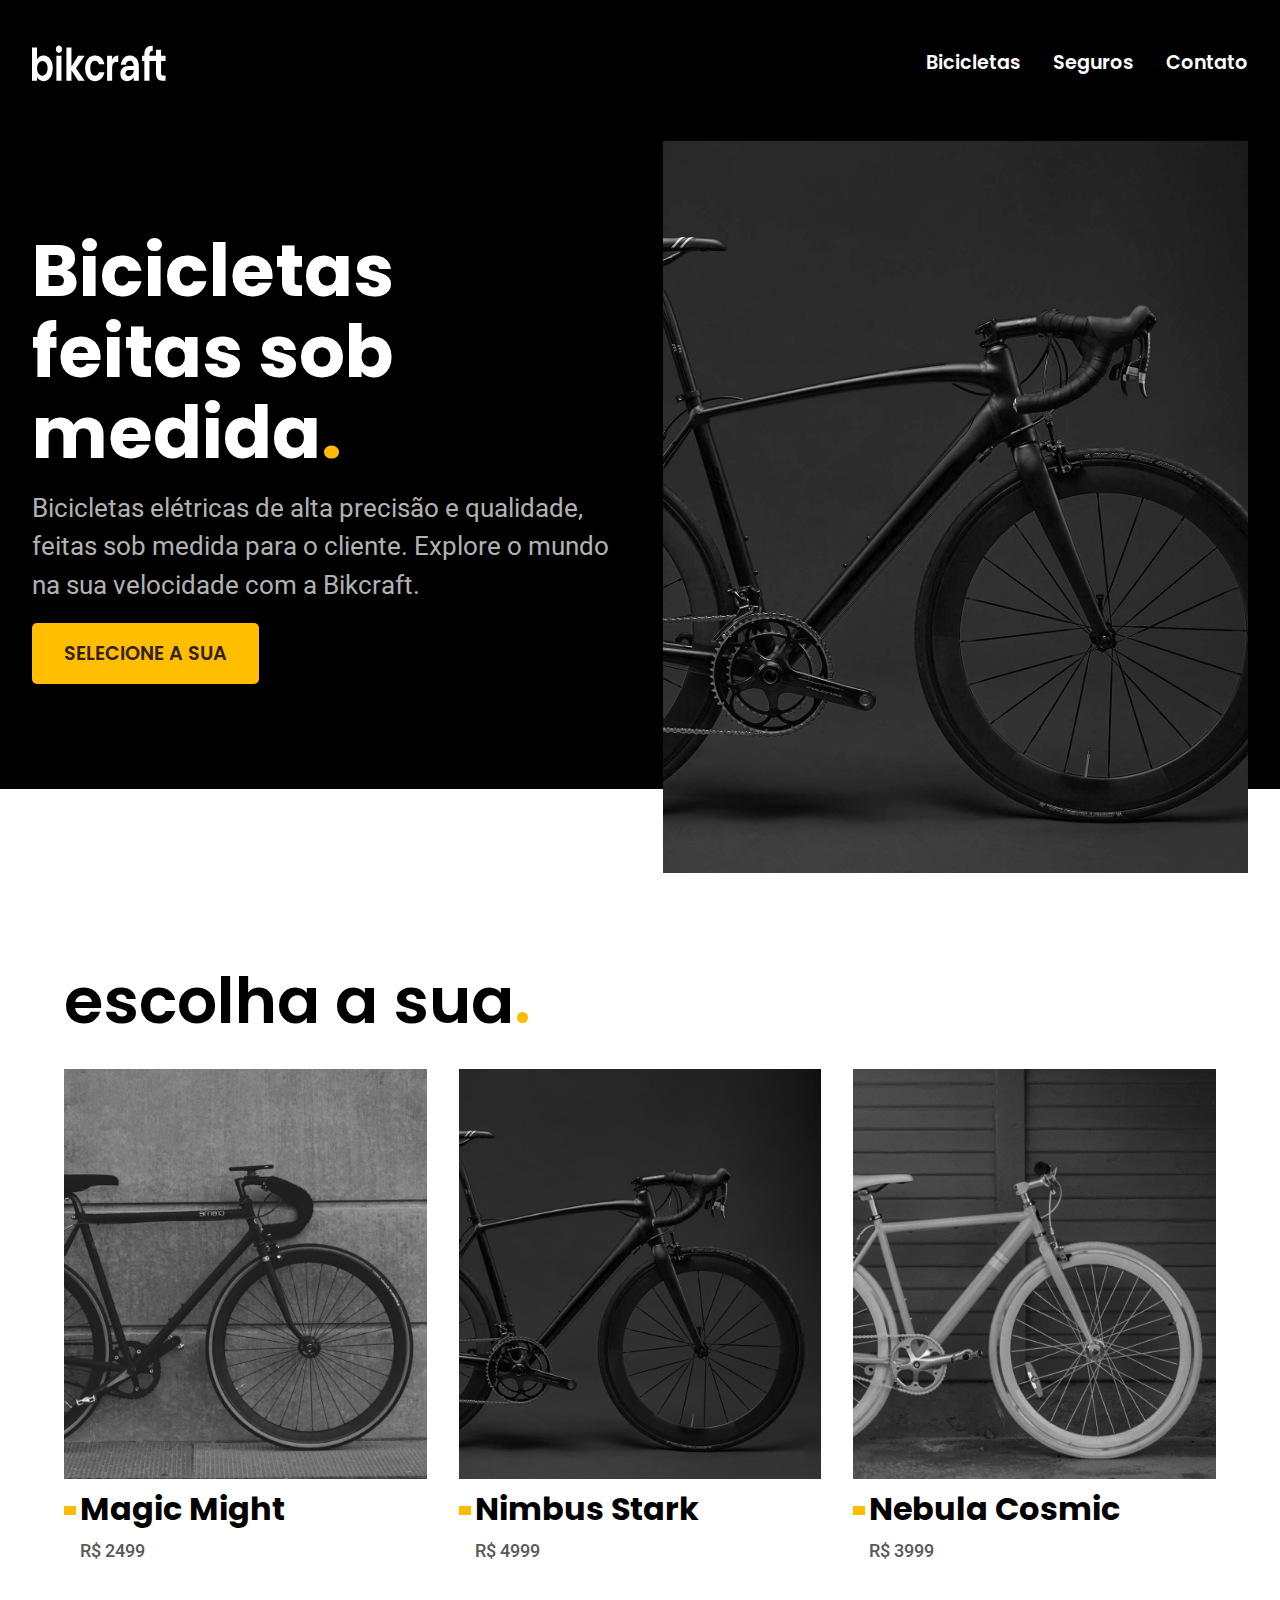
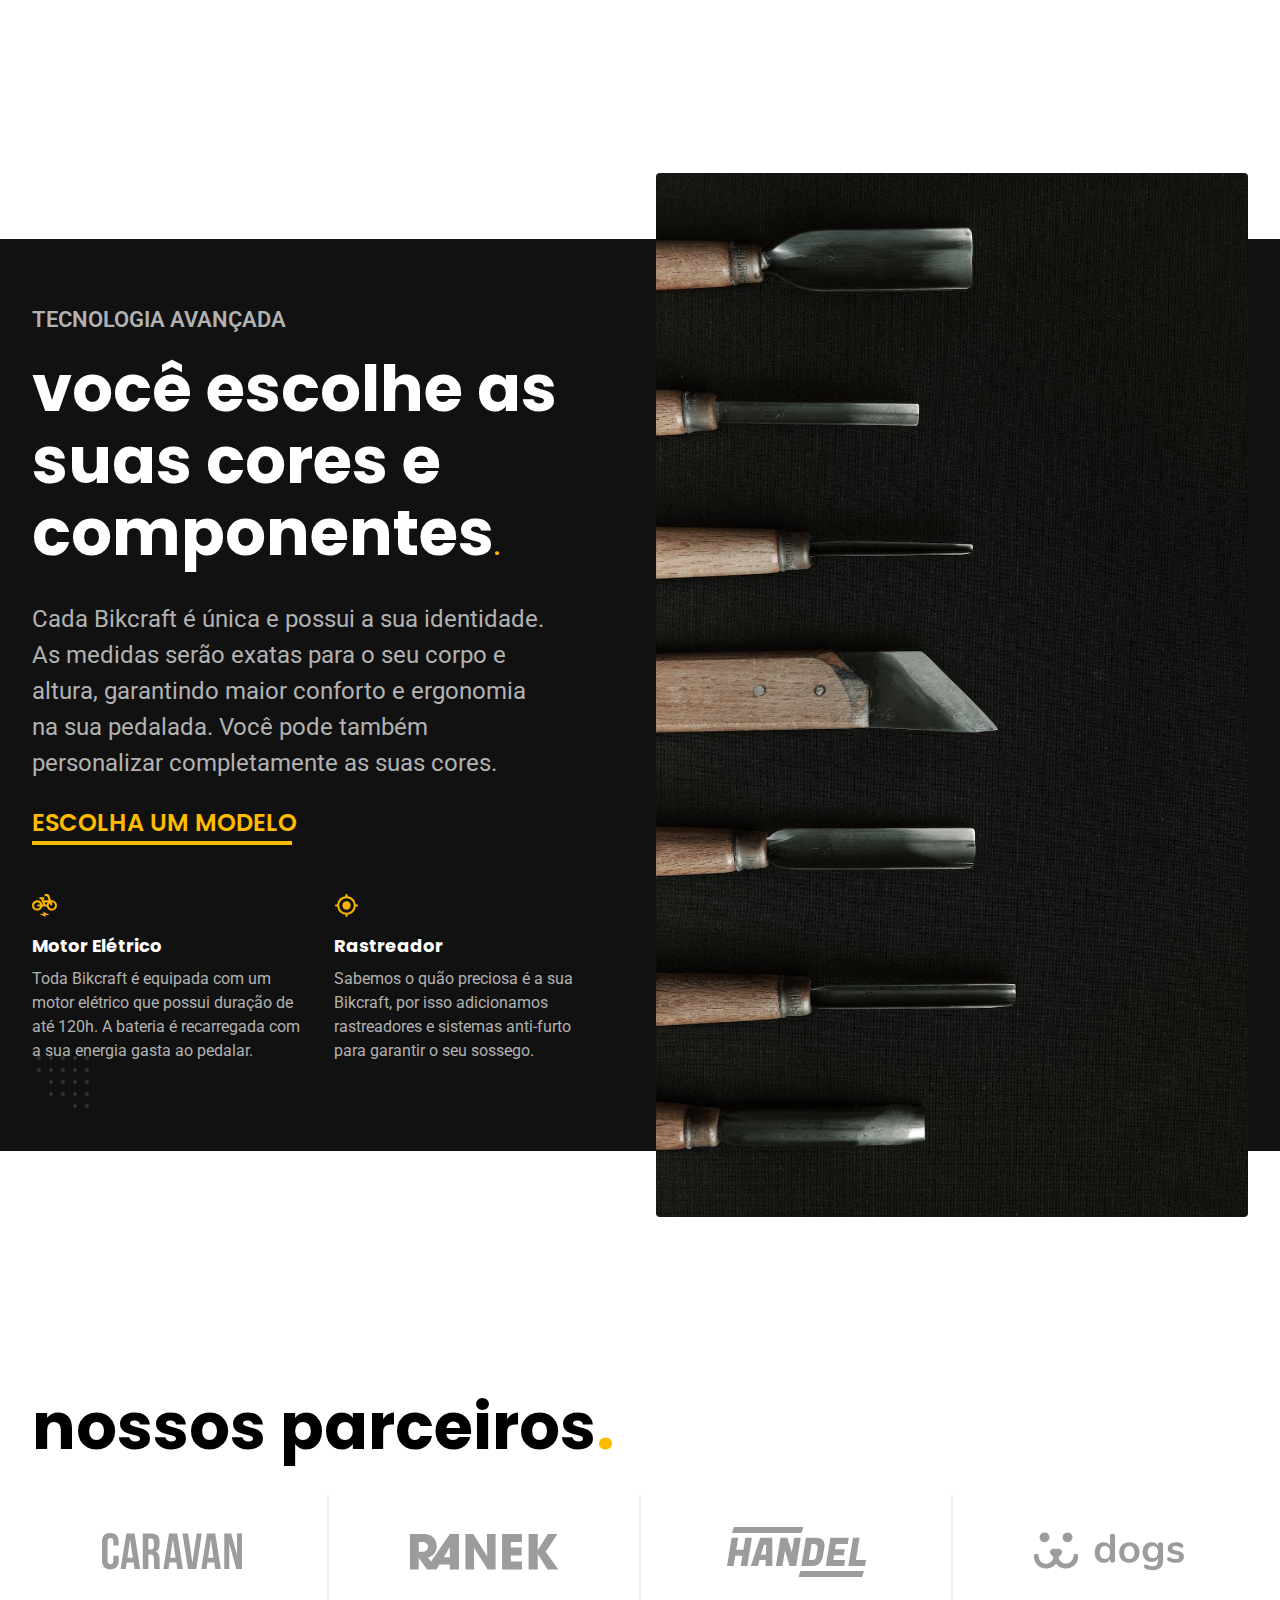
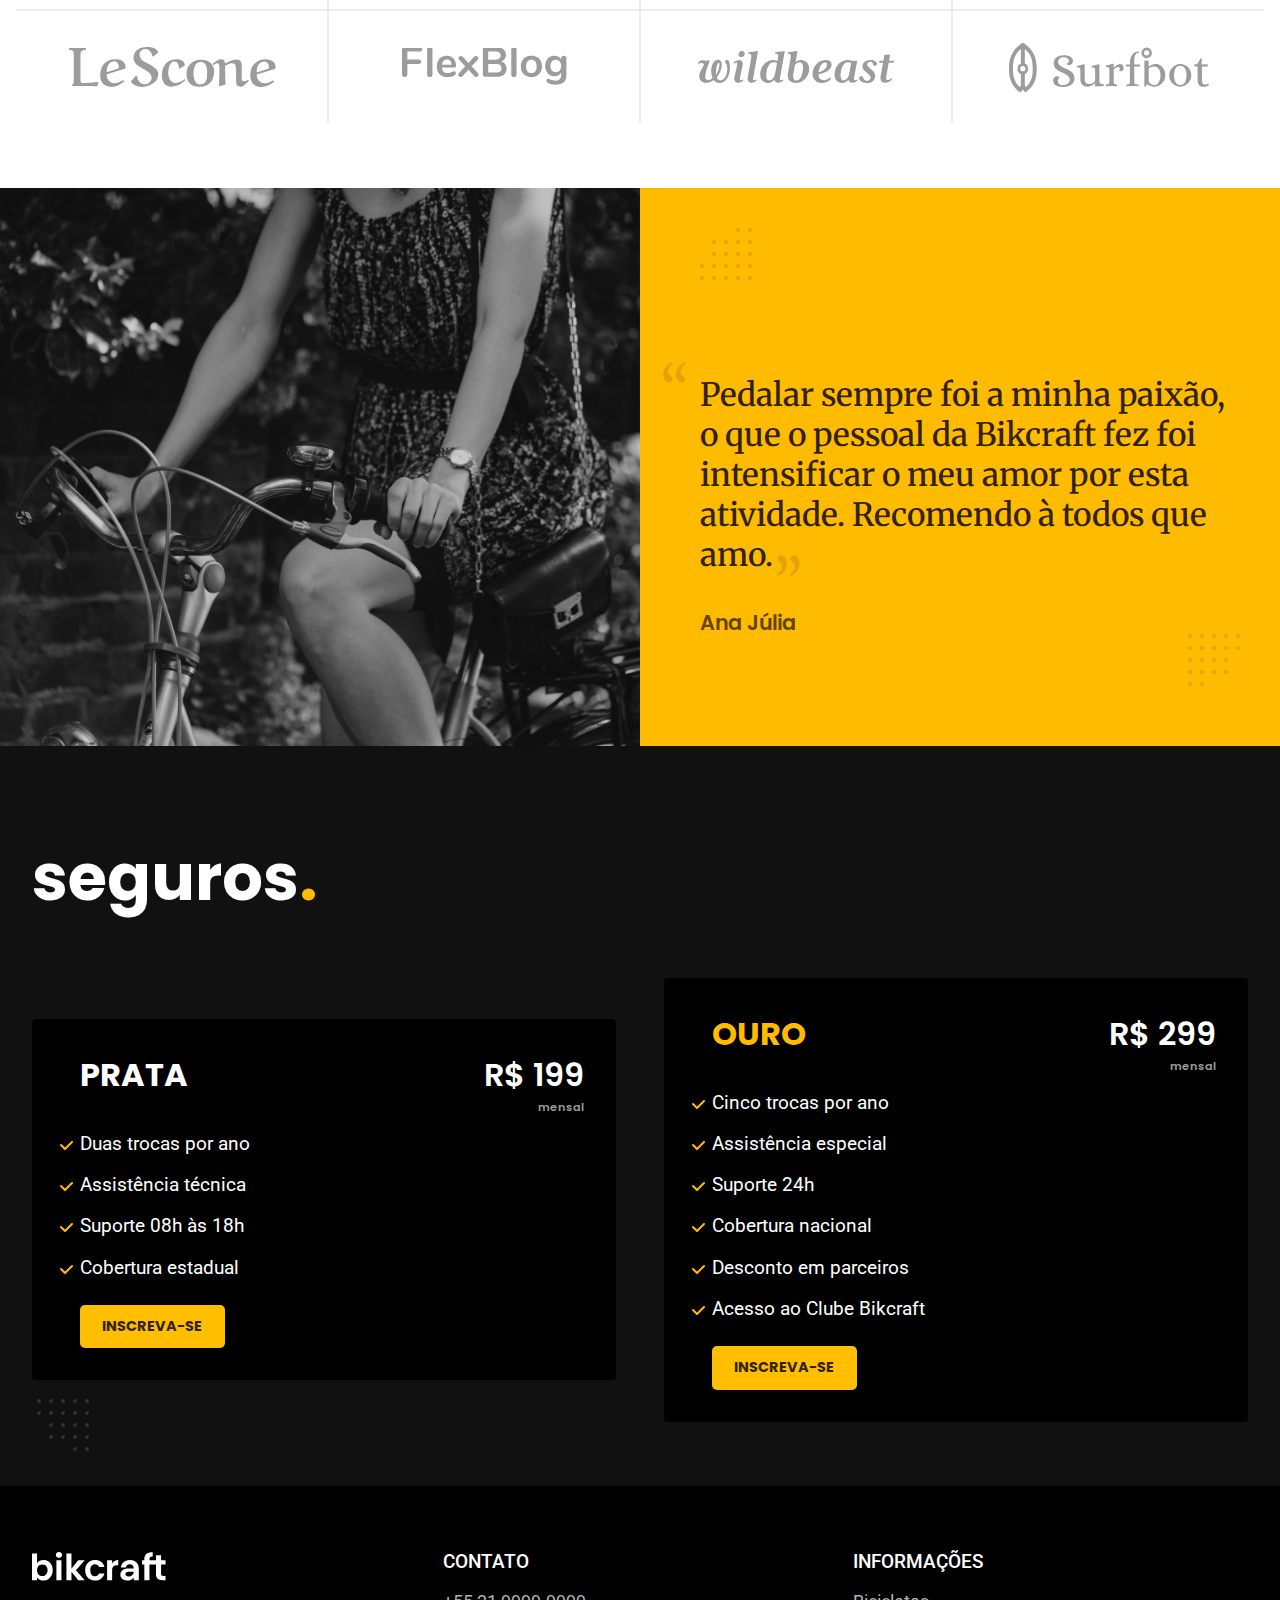
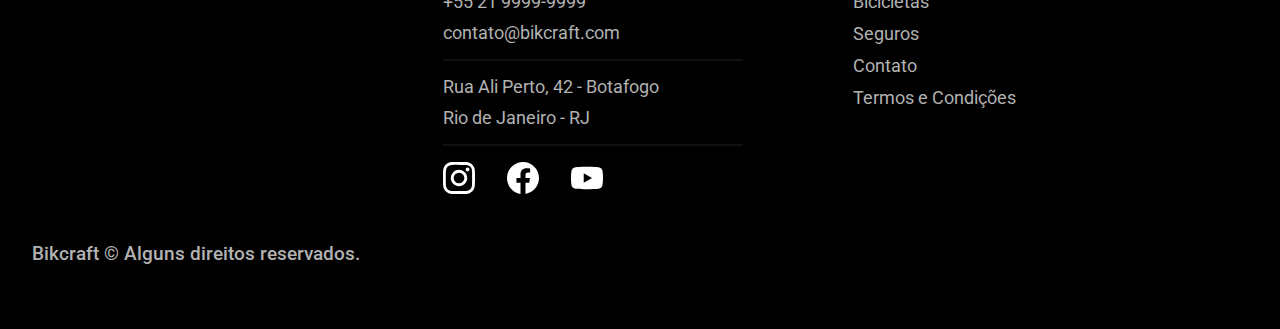
==== commit cb6188f2: "colocando width e height nas imagens" ====
--- a/index.html
+++ b/index.html
@@ -4,6 +4,7 @@
     <meta charset="UTF-8">
     <meta name="viewport" content="width=device-width, initial-scale=1.0">
     <meta name="description" content="Compre a sua bicicleta personalizada na Bikcraft. Possuímos modelos Passeio, Retrô e Esporte.">
+    <link rel="preload" href="../css/style.css" as="style">
     <link rel="stylesheet" href="../css/style.css">
     <link rel="shortcut icon" href="../favicon.svg">
     <link rel="preconnect" href="https://fonts.googleapis.com">
@@ -15,7 +16,7 @@
 <body id="home">
     <header class="cor1">
         <div class="header flex cor1 primaria tela">
-            <a href="../index.html"><img src="../img/bikcraft.svg" alt=""></a>
+            <a href="../index.html"><img src="../img/bikcraft.svg" width="136" height="32" alt=""></a>
             
             <nav>
                 <ul class="flex navegacao fontPopins">
@@ -34,9 +35,11 @@
                 <p class="fontRoboto">Bicicletas elétricas de alta precisão e qualidade,  feitas sob medida para o cliente. Explore o mundo na sua velocidade com a Bikcraft.</p>
                 <a class="fontPopins" href="../bicicletas.html">SELECIONE A SUA</a>
             </div>
-            <div class="introducao-img">
-                <img src="../img/fotos/introducao.jpg" alt="bicicleta nimbus" width="640" height="800">
-            </div>
+            <picture class="introducao-img">
+                <source media="(max-width: 1000px)" srcset="../img/bicicletas/nimbus.jpg" alt="nimbus">
+                <img src="../img/fotos/introducao.jpg" alt="bicicleta nimbus">
+            </picture>
+           
         </section>
     </main>
     <article class="bicicletas">
@@ -44,7 +47,7 @@
         <div class="bicicletas-itens">
             <ul class="flex itens">
                     <li><a href="../bicicletas/magic.html">
-                        <img src="../img/bicicletas/magic-home.jpg" alt="bicicleta magic">
+                        <img src="../img/bicicletas/magic-home.jpg" width="920" height="1040" alt="bicicleta magic">
                         <h3 class="fontPopins">Magic Might</h3>
                         <span class="fontRoboto span-preco">R$ 2499</span>
                     </a>
@@ -52,14 +55,14 @@
                 </li>
                 <li>
                     <a href="../bicicletas/nimbus.html">
-                        <img src="../img/bicicletas/nimbus-home.jpg" alt="bicicleta nimbus">
+                        <img src="../img/bicicletas/nimbus-home.jpg" width="920" height="1040" alt="bicicleta nimbus">
                         <h3 class="fontPopins">Nimbus Stark</h3>
                         <span class="fontRoboto span-preco">R$ 4999</span>
                     </a>
                     
                 </li>
                 <li><a href="../bicicletas/nebula.html">
-                        <img src="../img/bicicletas/nebula-home.jpg" alt="bicicleta nebula">
+                        <img src="../img/bicicletas/nebula-home.jpg" width="920" height="1040" alt="bicicleta nebula">
                         <h3 class="fontPopins">Nebula Cosmic</h3>
                         <span class="fontRoboto span-preco">R$ 3999</span>
                     </a>
@@ -77,19 +80,19 @@
                 <a class="fontPopins titulo-modelo" href="/">ESCOLHA UM MODELO</a>
                 <div class="modelo flex">
                     <div>
-                        <img src="../img/icones/eletrica.svg" alt=" ">
+                        <img src="../img/icones/eletrica.svg" width="25" height="25" alt="">
                         <h3 class="primaria fontPopins">Motor Elétrico</h3>
                         <p class="fontRoboto">Toda Bikcraft é equipada com um motor elétrico que possui duração de até 120h. A bateria é recarregada com a sua energia gasta ao pedalar.</p>
                     </div>
                     <div>
-                        <img src="../img/icones/rastreador.svg" alt=" ">
+                        <img src="../img/icones/rastreador.svg" width="25" height="25" alt="">
                         <h3 class="primaria fontPopins">Rastreador</h3>
                         <p class="fontRoboto">Sabemos o quão preciosa é a sua Bikcraft, por isso adicionamos rastreadores e sistemas anti-furto para garantir o seu sossego.</p>
                     </div>
                 </div>
             </div>
             <div class="img-principal">
-                <img src="../img/fotos/tecnologia.jpg" alt=" " width="700" height="1120">
+                <img src="../img/fotos/tecnologia.jpg" alt="" width="1200" height="1920">
             </div>
             
             
@@ -99,20 +102,20 @@
         <h2 class="tela fontPopins">nossos parceiros<span class="detalhe">.</span></h2>
         
         <ul>
-            <li><img src="../img/parceiros/caravan.svg" alt="caravan"></li>
-            <li><img src="../img/parceiros/ranek.svg" alt="ranek"></li>
-            <li><img src="../img/parceiros/handel.svg" alt="handel"></li>
-            <li><img src="../img/parceiros/dogs.svg" alt="dogs"></li>
-            <li><img src="../img/parceiros/lescone.svg" alt="lescone"></li>
-            <li><img src="../img/parceiros/flexblog.svg" alt="flexblog"></li>
-            <li><img src="../img/parceiros/wildbeast.svg" alt="wildbeast"></li>
-            <li><img src="../img/parceiros/surfbot.svg" alt="sufbot"></li>
+            <li><img src="../img/parceiros/caravan.svg" width="140" height="38" alt="caravan"></li>
+            <li><img src="../img/parceiros/ranek.svg" width="149" height="36" alt="ranek"></li>
+            <li><img src="../img/parceiros/handel.svg" width="139" height="50" alt="handel"></li>
+            <li><img src="../img/parceiros/dogs.svg" width="152" height="39" alt="dogs"></li>
+            <li><img src="../img/parceiros/lescone.svg" width="208" height="41" alt="lescone"></li>
+            <li><img src="../img/parceiros/flexblog.svg" width="165" height="38" alt="flexblog"></li>
+            <li><img src="../img/parceiros/wildbeast.svg" width="196" height="34" alt="wildbeast"></li>
+            <li><img src="../img/parceiros/surfbot.svg" width="200" height="49" alt="sufbot"></li>
         </ul>
             
     </section>
     <article class="depoimento">
         <div class="imagem">
-            <img src="../img/fotos/depoimento.jpg" alt="mulher em cima da bicicleta">
+            <img src="../img/fotos/depoimento.jpg" width="1560" height="1360" alt="mulher em cima da bicicleta">
         </div>
         <div class="texto-depoimento flex">
             <div class="flex texto-flex">
@@ -157,7 +160,7 @@
     <footer class="cor1" id="contato">
         <div class="rodape tela">
             <div class="titulo">
-                <img src="../img/bikcraft.svg" alt="">
+                <img src="../img/bikcraft.svg" width="136" height="32" alt="">
             </div>
             <div class="contatos">
                 <h3 class="fontRoboto primaria">Contato</h3>
@@ -168,9 +171,9 @@
                     <li>Rio de Janeiro - RJ</li>
                 </ul>
                 <div class="redes-sociais flex">
-                    <a href="#"><img src="../img/redes/instagram.svg" alt="instagram"></a>
-                    <a href="#"><img src="../img/redes/facebook.svg" alt="facebook"></a>
-                    <a href="#"><img src="../img/redes/youtube.svg" alt="youtube"></a>
+                    <a href="#"><img src="../img/redes/instagram.svg" width="32" height="32" alt="instagram"></a>
+                    <a href="#"><img src="../img/redes/facebook.svg" width="32" height="32" alt="facebook"></a>
+                    <a href="#"><img src="../img/redes/youtube.svg" width="32" height="32" alt="youtube"></a>
                 </div>
 
             </div>
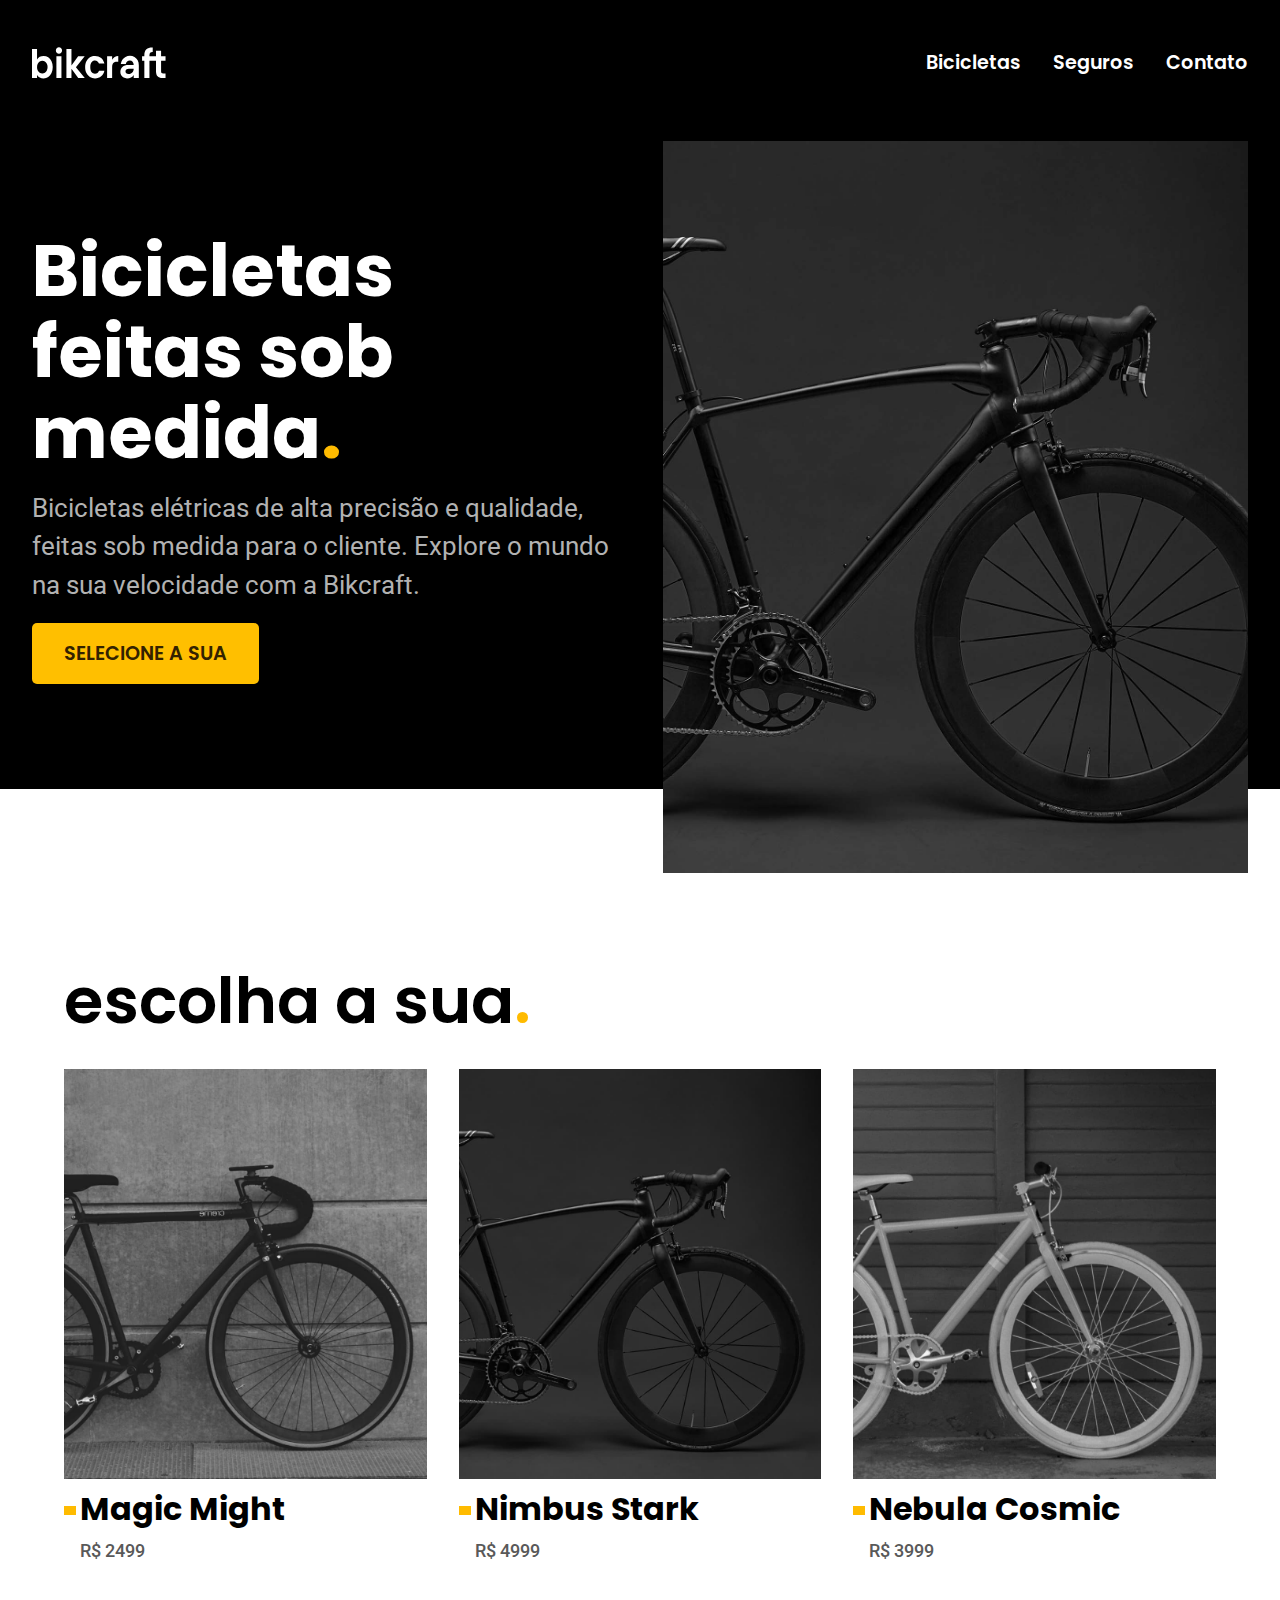
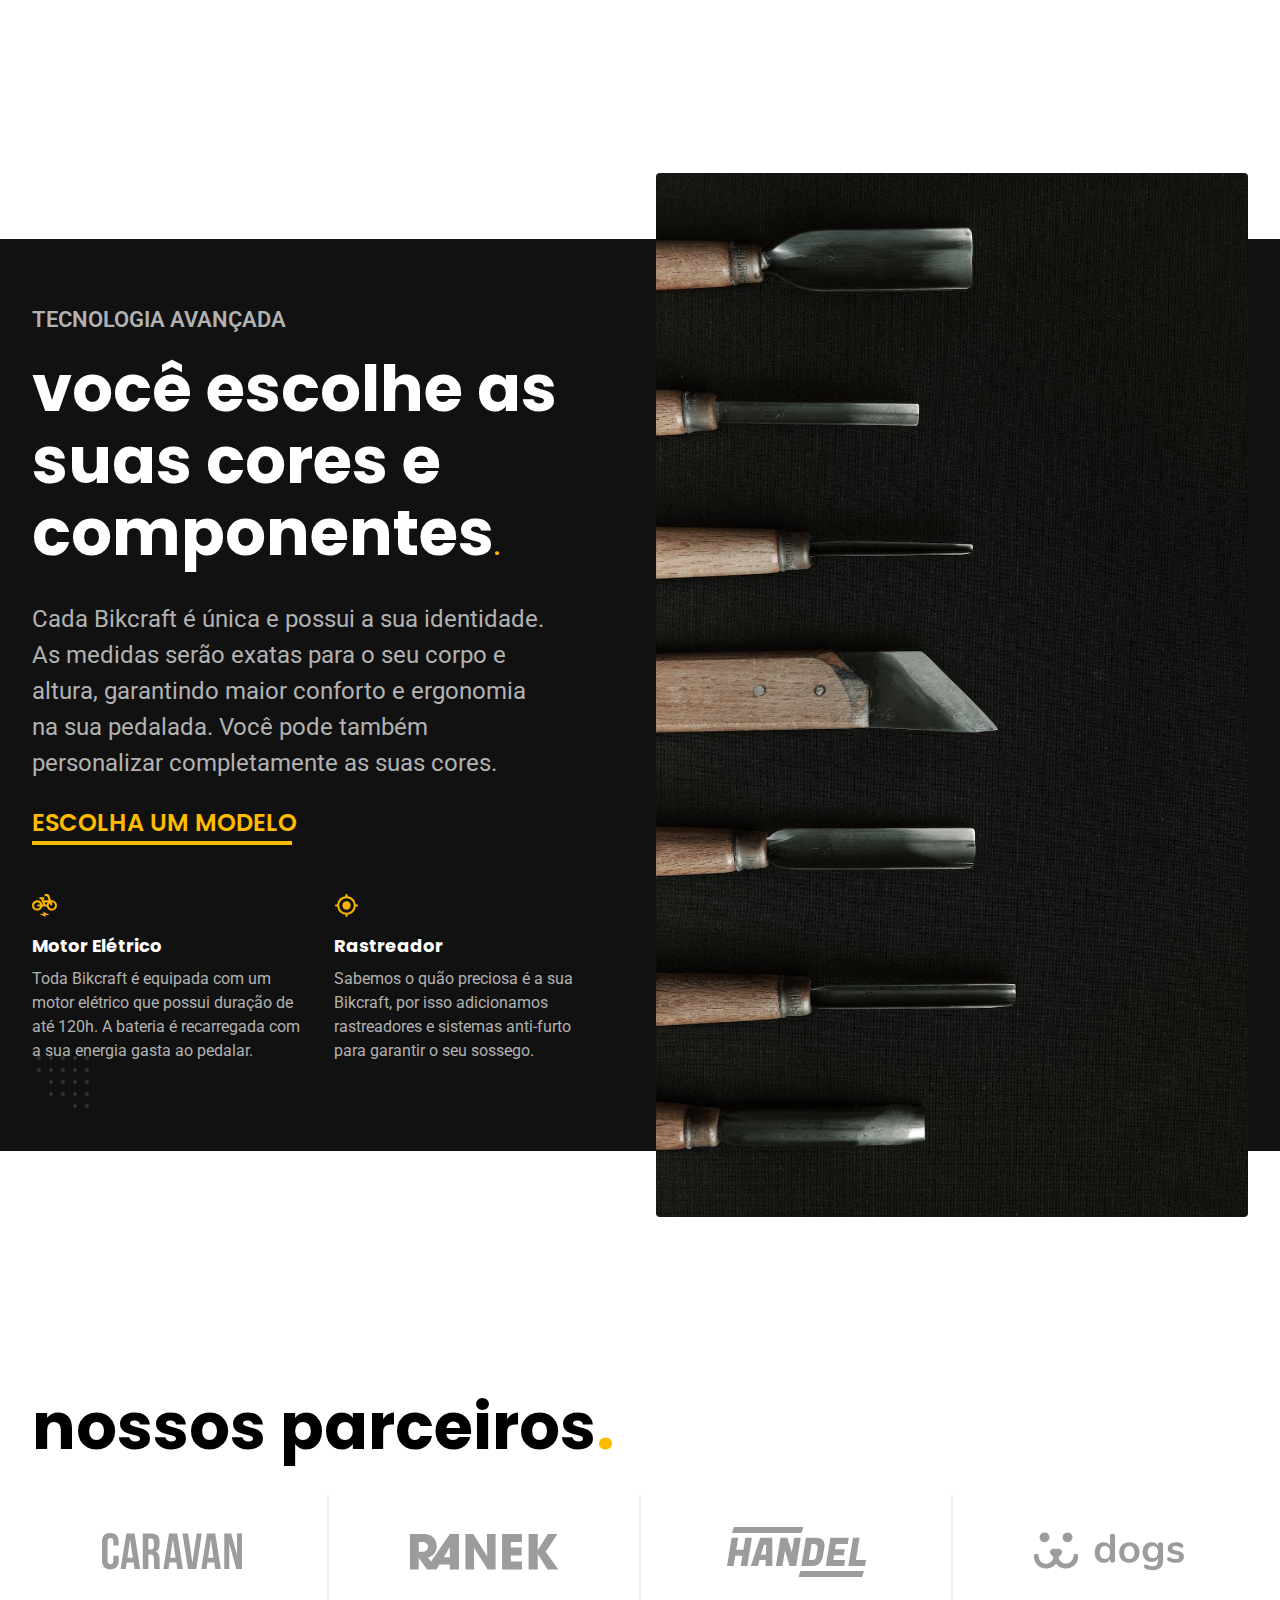
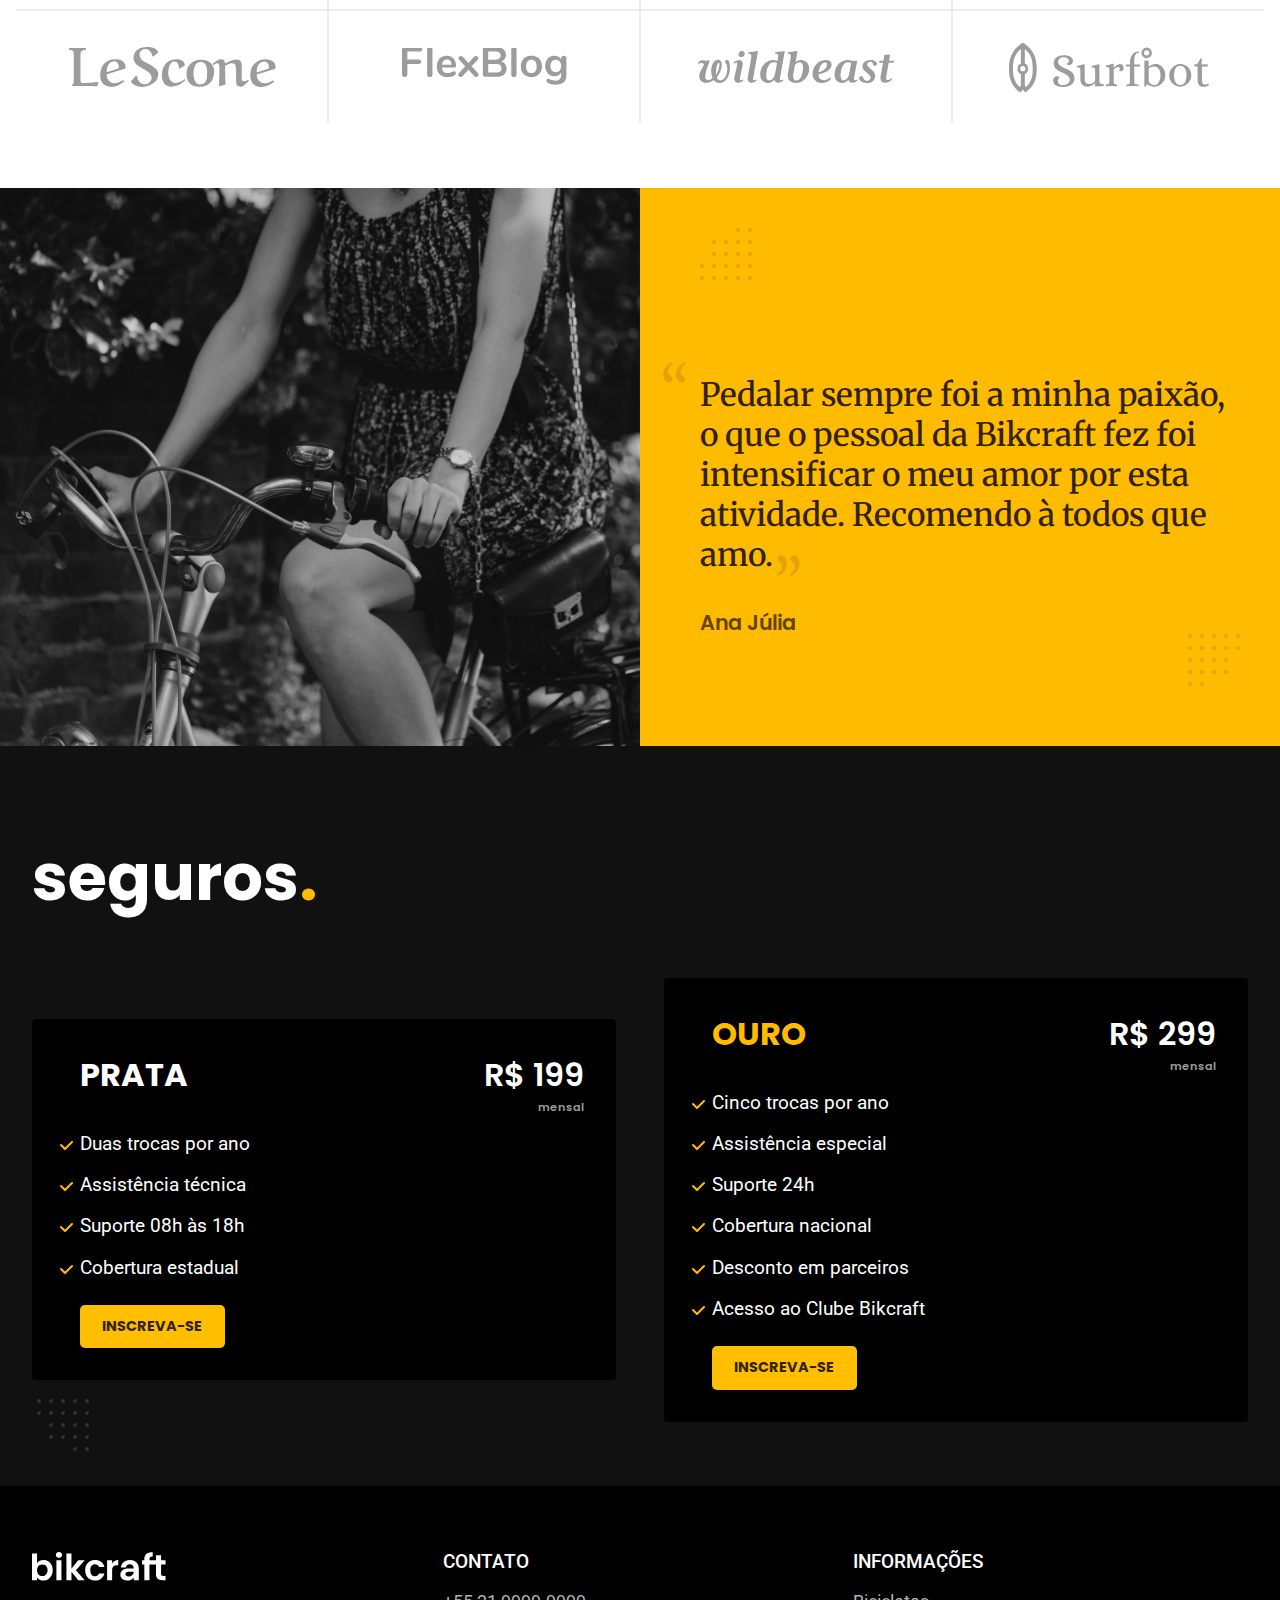
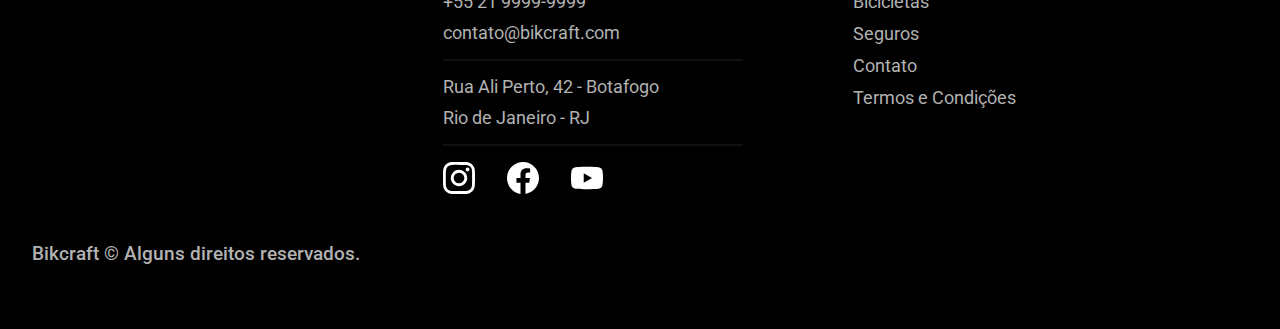
==== commit 4f497ed1: "adicionando scripts e deixando a tela orçamento responsiva" ====
--- a/index.html
+++ b/index.html
@@ -137,7 +137,7 @@
                         <li>Suporte 08h às 18h</li>
                         <li>Cobertura estadual</li>
                     </ul>
-                    <a class="fontPopins" href="/">INSCREVA-SE</a>
+                    <a class="fontPopins" href="../orcamento.html?tipo=seguro&escolha=prata">INSCREVA-SE</a>
                 </div>
                 <div class="seguros-item cor1">
                     <h3 class="fontPopins titulo-dourado">ouro</h3>
@@ -153,7 +153,7 @@
                         <li>Desconto em parceiros</li>
                         <li>Acesso ao Clube Bikcraft</li>
                     </ul>
-                    <a class="fontPopins" href="/">INSCREVA-SE</a>
+                    <a class="fontPopins" href="../orcamento.html?tipo=seguro&escolha=ouro">INSCREVA-SE</a>
                 </div>
         </div>
     </section>
@@ -190,5 +190,6 @@
             <p class="fontRoboto">Bikcraft © Alguns direitos reservados.</p>
         </div>
     </footer>
+    <script src="js/script.js"></script>
 </body>
 </html>